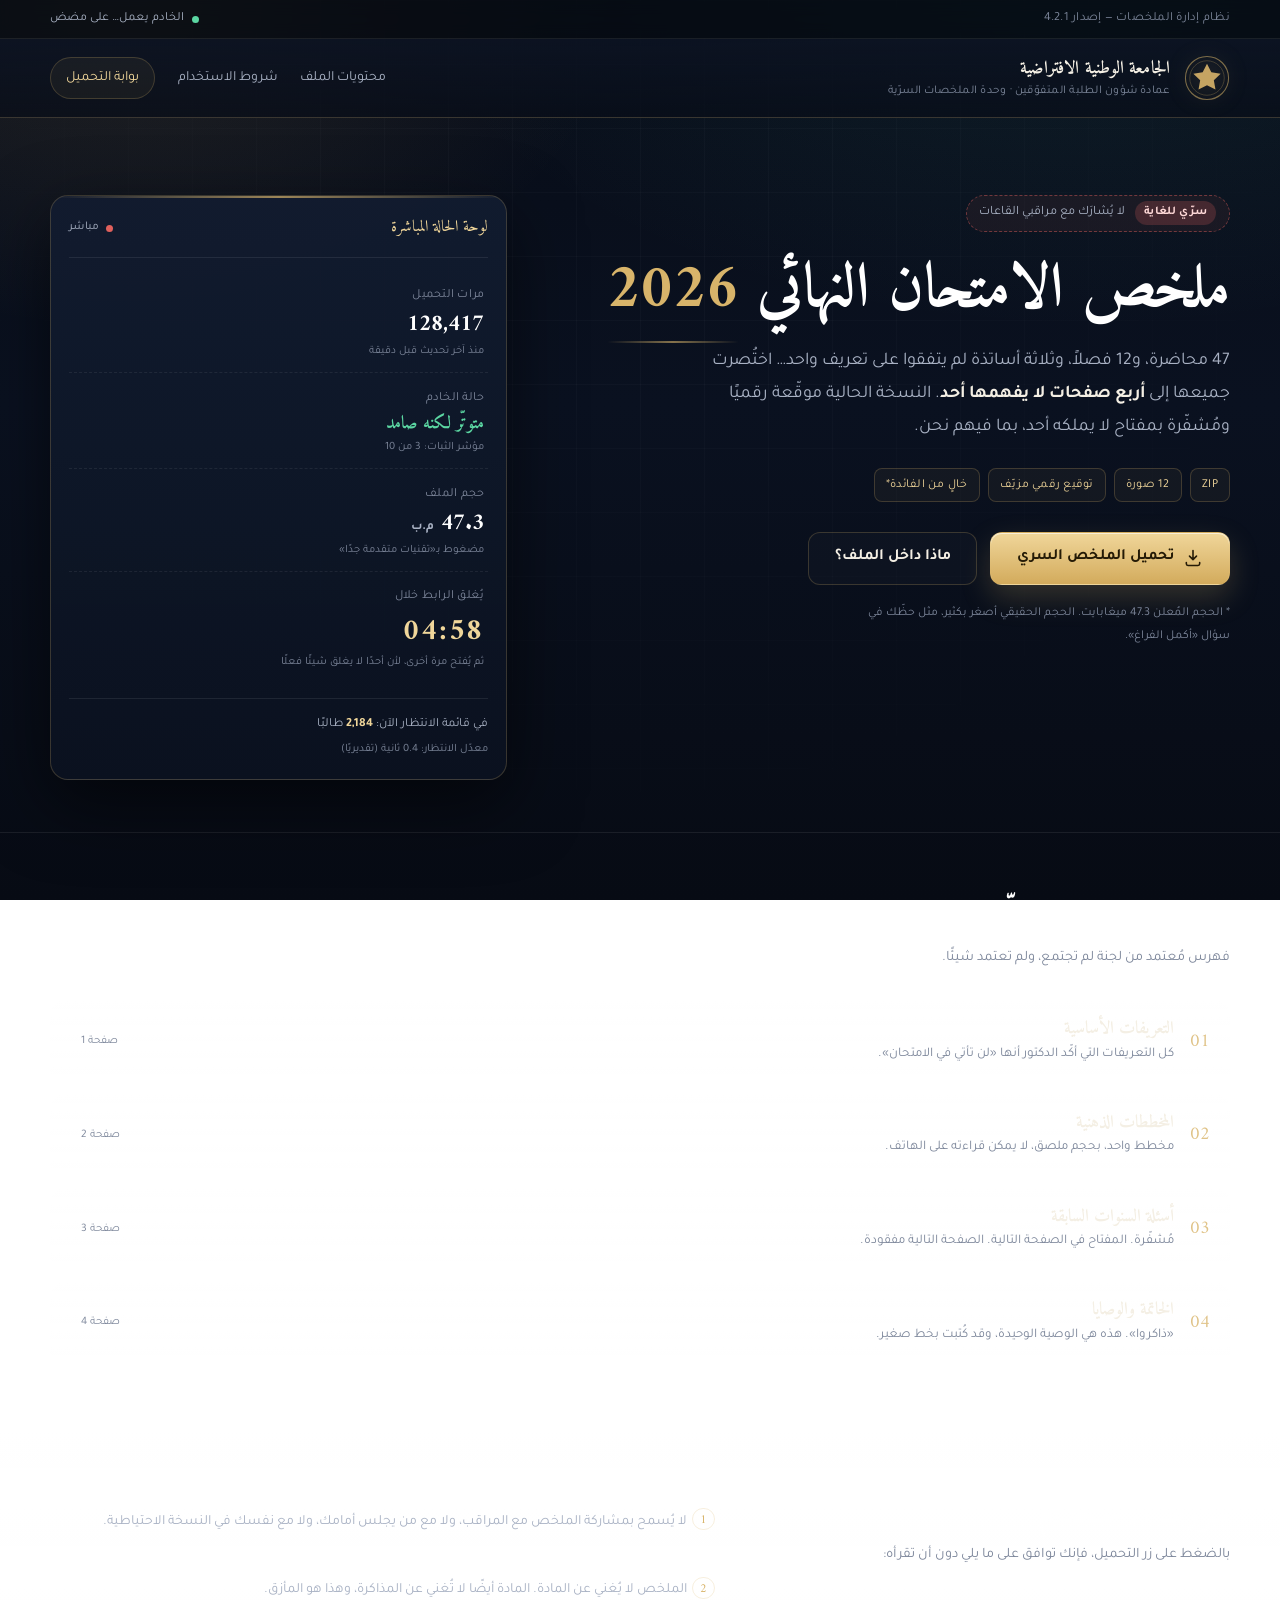
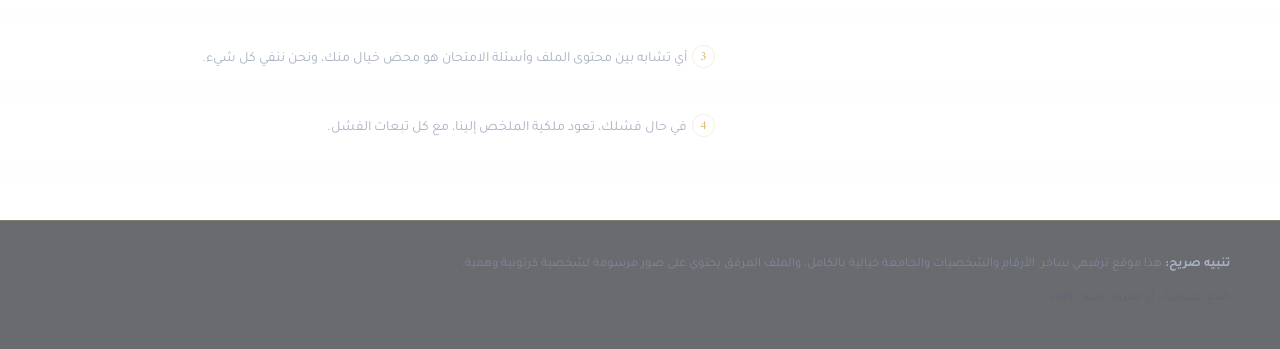
==== index.html @ e81bf5b4 "ملخص الامتحان النهائي 2026: بوابة ساخرة + 12 صورة أصلية + أرشيف مضغوط" ====
<!DOCTYPE html>
<html lang="ar" dir="rtl">
<head>
<meta charset="utf-8">
<meta name="viewport" content="width=device-width, initial-scale=1">
<title>ملخص الامتحان النهائي 2026 — النسخة السرية</title>
<meta name="description" content="بوابة أكاديمية ساخرة لتحميل «ملخص الامتحان النهائي — النسخة السرية». موقع ترفيهي، والبيانات كلها خيالية.">
<meta name="theme-color" content="#0a1020">
<meta property="og:title" content="ملخص الامتحان النهائي 2026 — النسخة السرية">
<meta property="og:description" content="47 محاضرة اختُصرت إلى 4 صفحات لا يفهمها أحد. الرابط يُغلق قريبًا.">
<meta property="og:type" content="website">
<link rel="icon" href="assets/favicon.svg" type="image/svg+xml">
<link rel="preconnect" href="https://fonts.googleapis.com">
<link rel="preconnect" href="https://fonts.gstatic.com" crossorigin>
<link href="https://fonts.googleapis.com/css2?family=Amiri:ital,wght@0,400;0,700;1,400&family=Tajawal:wght@300;400;500;700;800&display=swap" rel="stylesheet">
<link rel="stylesheet" href="assets/style.css">
</head>
<body>
<a class="skip" href="#main">تخطَّ إلى المحتوى</a>

<div class="topbar">
  <div class="wrap topbar__in">
    <span class="topbar__sys">نظام إدارة الملخصات — إصدار 4.2.1</span>
    <span class="topbar__status"><i class="dot"></i> الخادم يعمل… على مضض</span>
  </div>
</div>

<header class="masthead">
  <div class="wrap masthead__in">
    <div class="brand">
      <svg class="brand__seal" viewBox="0 0 64 64" aria-hidden="true">
        <circle cx="32" cy="32" r="30" fill="none" stroke="currentColor" stroke-width="1.5" opacity=".55"/>
        <circle cx="32" cy="32" r="24" fill="none" stroke="currentColor" stroke-width="1" opacity=".35"/>
        <path d="M32 12l6 12 13 2-9.5 9 2.3 13L32 42l-11.8 6 2.3-13-9.5-9 13-2z" fill="currentColor" opacity=".9"/>
      </svg>
      <div class="brand__txt">
        <strong>الجامعة الوطنية الافتراضية</strong>
        <span>عمادة شؤون الطلبة المتفوّقين · وحدة الملخصات السرّية</span>
      </div>
    </div>
    <nav class="masthead__nav" aria-label="روابط عامة">
      <a href="#contents">محتويات الملف</a>
      <a href="#rules">شروط الاستخدام</a>
      <a href="#main" class="nav-cta">بوابة التحميل</a>
    </nav>
  </div>
</header>

<main id="main">
  <section class="hero">
    <div class="wrap hero__grid">
      <div class="hero__copy">
        <p class="tag"><span>سرّي للغاية</span> لا يُشارَك مع مراقبي القاعات</p>
        <h1>ملخص الامتحان النهائي <span class="year">2026</span></h1>
        <p class="lede">
          47 محاضرة، و12 فصلاً، وثلاثة أساتذة لم يتفقوا على تعريف واحد…
          اختُصرت جميعها إلى <strong>أربع صفحات لا يفهمها أحد</strong>.
          النسخة الحالية موقّعة رقميًا ومُشفّرة بمفتاح لا يملكه أحد، بما فيهم نحن.
        </p>

        <div class="chips" aria-label="مواصفات الملف">
          <span class="chip">ZIP</span>
          <span class="chip">12 صورة</span>
          <span class="chip">توقيع رقمي مزيّف</span>
          <span class="chip">خالٍ من الفائدة*</span>
        </div>

        <div class="cta-row">
          <button class="btn btn--primary" id="downloadBtn" type="button">
            <svg viewBox="0 0 24 24" aria-hidden="true"><path d="M12 3v11m0 0l-4.2-4.2M12 14l4.2-4.2M4 17.5V19a2 2 0 002 2h12a2 2 0 002-2v-1.5" fill="none" stroke="currentColor" stroke-width="1.9" stroke-linecap="round" stroke-linejoin="round"/></svg>
            تحميل الملخص السري
          </button>
          <a class="btn btn--ghost" href="#contents">ماذا داخل الملف؟</a>
        </div>
        <p class="fineprint">
          * الحجم المُعلن 47.3 ميغابايت. الحجم الحقيقي أصغر بكثير، مثل حظّك في سؤال «أكمل الفراغ».
        </p>
      </div>

      <aside class="hero__panel" aria-label="لوحة حالة التحميل">
        <div class="panel__head">
          <span class="panel__title">لوحة الحالة المباشرة</span>
          <span class="live"><i class="dot dot--red"></i> مباشر</span>
        </div>

        <div class="stats">
          <div class="stat">
            <span class="stat__label">مرات التحميل</span>
            <strong class="stat__value" id="statDownloads">128,417</strong>
            <span class="stat__hint">منذ آخر تحديث قبل دقيقة</span>
          </div>
          <div class="stat">
            <span class="stat__label">حالة الخادم</span>
            <strong class="stat__value stat__value--ok">متوتّر لكنه صامد</strong>
            <span class="stat__hint">مؤشر الثبات: 3 من 10</span>
          </div>
          <div class="stat">
            <span class="stat__label">حجم الملف</span>
            <strong class="stat__value">47.3 <small>م.ب</small></strong>
            <span class="stat__hint">مضغوط بـ«تقنيات متقدمة جدًا»</span>
          </div>
          <div class="stat stat--timer">
            <span class="stat__label">يُغلق الرابط خلال</span>
            <strong class="stat__value stat__value--timer" id="countdown" aria-live="off">04:59</strong>
            <span class="stat__hint" id="countdownHint">ثم يُفتح مرة أخرى، لأن أحدًا لا يغلق شيئًا فعلًا</span>
          </div>
        </div>

        <div class="queue">
          <span>في قائمة الانتظار الآن: <b id="queueNum">2,184</b> طالبًا</span>
          <span class="queue__note">معدّل الانتظار: 0.4 ثانية (تقديريًا)</span>
        </div>
      </aside>
    </div>
  </section>

  <section class="band" id="contents">
    <div class="wrap">
      <h2 class="section-title">محتويات النسخة السرّية</h2>
      <p class="section-sub">فهرس مُعتمد من لجنة لم تجتمع، ولم تعتمد شيئًا.</p>
      <ol class="toc">
        <li><span class="toc__n">01</span><div><h3>التعريفات الأساسية</h3><p>كل التعريفات التي أكّد الدكتور أنها «لن تأتي في الامتحان».</p></div><span class="toc__p">صفحة 1</span></li>
        <li><span class="toc__n">02</span><div><h3>المخططات الذهنية</h3><p>مخطط واحد، بحجم ملصق، لا يمكن قراءته على الهاتف.</p></div><span class="toc__p">صفحة 2</span></li>
        <li><span class="toc__n">03</span><div><h3>أسئلة السنوات السابقة</h3><p>مُشفّرة. المفتاح في الصفحة التالية. الصفحة التالية مفقودة.</p></div><span class="toc__p">صفحة 3</span></li>
        <li><span class="toc__n">04</span><div><h3>الخاتمة والوصايا</h3><p>«ذاكروا». هذه هي الوصية الوحيدة، وقد كُتبت بخط صغير.</p></div><span class="toc__p">صفحة 4</span></li>
      </ol>
    </div>
  </section>

  <section class="band band--alt" id="rules">
    <div class="wrap rules">
      <div>
        <h2 class="section-title">شروط الاستخدام</h2>
        <p class="section-sub">بالضغط على زر التحميل، فإنك توافق على ما يلي دون أن تقرأه:</p>
      </div>
      <ul class="rules__list">
        <li>لا يُسمح بمشاركة الملخص مع المراقب، ولا مع من يجلس أمامك، ولا مع نفسك في النسخة الاحتياطية.</li>
        <li>الملخص لا يُغني عن المادة. المادة أيضًا لا تُغني عن المذاكرة، وهذا هو المأزق.</li>
        <li>أي تشابه بين محتوى الملف وأسئلة الامتحان هو محض خيال منك، ونحن ننفي كل شيء.</li>
        <li>في حال فشلك، تعود ملكية الملخص إلينا، مع كل تبعات الفشل.</li>
      </ul>
    </div>
  </section>
</main>

<footer class="footer">
  <div class="wrap footer__in">
    <p><strong>تنبيه صريح:</strong> هذا موقع ترفيهي ساخر. الأرقام والشخصيات والجامعة خيالية بالكامل، والملف المرفق يحتوي على صور مرسومة لشخصية كرتونية وهمية.</p>
    <p class="footer__small">صُنع للمذاكرة… أو للهروب منها. <span id="year"></span></p>
  </div>
</footer>

<!-- ============ نافذة التحقق من الهوية ============ -->
<div class="modal" id="verifyModal" role="dialog" aria-modal="true" aria-labelledby="verifyTitle" hidden>
  <div class="modal__backdrop" data-close></div>
  <div class="modal__card" role="document">
    <div class="modal__steps"><span class="step is-on"></span><span class="step"></span><span class="step"></span><em>الخطوة 2 من 3</em></div>
    <h2 id="verifyTitle">التحقق من الهوية الأكاديمية</h2>
    <p class="modal__sub">نظام صارم. لا استثناءات. لا شفقة. لا مزاح (إلا في هذا السؤال).</p>

    <form id="verifyForm" novalidate>
      <fieldset class="field">
        <legend>أثبت أنك طالب حقيقي ولست مراقب قاعة:</legend>
        <div class="options" id="options">
          <label class="option"><input type="radio" name="identity" value="a"><span class="option__mark"></span><span>أدرس ليلة الامتحان فقط، وأعتمد على الله ثم على هذا الملخص.</span></label>
          <label class="option"><input type="radio" name="identity" value="b"><span class="option__mark"></span><span>حضرت المحاضرة الأولى، وخرجت من الثانية لأسباب وطنية.</span></label>
          <label class="option"><input type="radio" name="identity" value="c"><span class="option__mark"></span><span>أعرف اسم المادة، وهذا يكفي في هذه المرحلة.</span></label>
          <label class="option"><input type="radio" name="identity" value="d"><span class="option__mark"></span><span>أنا مراقب قاعة، وأبحث عن الأسئلة مثلكم تمامًا.</span></label>
        </div>
        <p class="formmsg" id="identityMsg" role="alert"></p>
      </fieldset>

      <label class="pledge" for="pledge">
        <input type="checkbox" id="pledge">
        <span class="pledge__box" aria-hidden="true"></span>
        <span>أتعهّد بأنني درست المادة، ولن أعتمد على الملخص فقط.<small>(تعهّد غير قابل للتحقق، مثل معظم التعهدات.)</small></span>
      </label>
      <p class="formmsg" id="pledgeMsg" role="alert"></p>

      <div class="modal__actions">
        <button class="btn btn--primary" type="submit" id="verifySubmit">متابعة إلى فحص الجهاز</button>
        <button class="btn btn--ghost" type="button" data-close>تراجع… للآن</button>
      </div>
      <p class="fineprint fineprint--center">نستخدم بصمة جهازك، وسجل بحثك، ونظرتك الحالية إلى الشاشة. الأخيرة غير تقنية، لكنها مؤثرة.</p>
    </form>
  </div>
</div>

<!-- ============ شاشة التحميل المبالغ فيه ============ -->
<div class="loader" id="loader" role="dialog" aria-modal="true" aria-labelledby="loaderTitle" hidden>
  <div class="loader__card">
    <p class="loader__eyebrow">الخطوة 3 من 3</p>
    <h2 id="loaderTitle">جارٍ تجهيز النسخة الموقّعة</h2>
    <div class="loader__pct"><span id="pct">0</span><small>%</small></div>
    <div class="bar" role="progressbar" aria-valuemin="0" aria-valuemax="100" aria-valuenow="0" id="bar" aria-labelledby="loaderTitle">
      <span class="bar__fill" id="barFill"></span>
    </div>
    <ul class="log" id="log" aria-live="polite"></ul>
    <p class="loader__note" id="loaderNote">لا تُغلق الصفحة. إن أغلقتهها سيعود الخادم إلى 0%، وهو لن يغفر لك.</p>
  </div>
</div>

<!-- ============ المفاجأة ============ -->
<section class="party" id="party" aria-labelledby="partyTitle" hidden>
  <div class="party__stage" id="stage" aria-hidden="true"></div>

  <div class="party__hud">
    <div class="hud__count">
      <span class="hud__label">الصور التي ظهرت على الشاشة</span>
      <strong id="imgCount">0</strong>
    </div>
    <div class="hud__count hud__count--sm">
      <span class="hud__label">محاولات الإغلاق</span>
      <strong id="closeTries">0</strong>
    </div>
    <button class="hud__motion" id="motionToggle" type="button" aria-pressed="false">تقليل الحركة</button>
  </div>

  <div class="party__card" id="partyCard">
    <p class="party__eyebrow">انتهى التحميل. بدأت الحقيقة.</p>
    <h2 id="partyTitle">لا يوجد ملخص سرّي.</h2>
    <p class="party__body">
      الملف الذي نزل على جهازك الآن يحتوي على <strong>12 صورة</strong> لـ«أبو الملخص»،
      أستاذ الملخصات الوهمي، وهو يطاردك في كل مكان لأنك لم تفتح الكتاب.
      هذه هي النسخة السرّية: <em>لا شيء</em>.
    </p>
    <p class="party__body party__body--small">
      اذهب وذاكر. الامتحان أقرب مما تظن، والملخص — مثل كل الملخصات — لن ينفعك.
    </p>
    <div class="party__actions">
      <a class="btn btn--primary" href="final-summary-2026.zip" download="final-summary-2026.zip">إن أردت الدليل، افتح الملف</a>
    </div>
    <p class="party__taunt" id="taunt" aria-live="polite"></p>
  </div>

  <button class="btn btn--ghost" id="escapeBtn" type="button">إغلاق وإلغاء</button>

  <div class="party__toast" id="toast" aria-live="polite"></div>
</section>

<script src="assets/app.js"></script>
</body>
</html>
---- assets/style.css ----
/* ==========================================================================
   ملخص الامتحان النهائي 2026 — أنماط الموقع
   لوحة ألوان رسمية مبالغ في جدّيتها: كحلي داكن + ذهبي + لمسة تركوازية
   ========================================================================== */

:root{
  --ink:#070b14;
  --ink-2:#0b1220;
  --ink-3:#101a2e;
  --line:rgba(216,180,106,.22);
  --line-soft:rgba(255,255,255,.08);
  --paper:#f4efe4;
  --muted:#a9b2c4;
  --muted-2:#7d879b;
  --gold:#d8b46a;
  --gold-2:#f0d69a;
  --teal:#4fd1c5;
  --red:#e0605c;
  --green:#5bd6a2;
  --shadow:0 24px 70px rgba(0,0,0,.55);
  --r:18px;
  --serif:"Amiri","Noto Naskh Arabic","Times New Roman",serif;
  --sans:"Tajawal","Segoe UI",system-ui,-apple-system,sans-serif;
  --ease:cubic-bezier(.22,.61,.36,1);
}

*,*::before,*::after{box-sizing:border-box}

html{scroll-behavior:smooth}
@media (prefers-reduced-motion:reduce){
  html{scroll-behavior:auto}
}

body{
  margin:0;
  font-family:var(--sans);
  font-weight:400;
  color:var(--paper);
  background:
    radial-gradient(1200px 700px at 85% -10%, rgba(79,209,197,.10), transparent 60%),
    radial-gradient(900px 600px at 10% 0%, rgba(216,180,106,.12), transparent 55%),
    linear-gradient(180deg,#080d18 0%, #0a1120 45%, #070b14 100%);
  background-attachment:fixed;
  line-height:1.85;
  -webkit-text-size-adjust:100%;
  overflow-x:hidden;
}

body.is-locked{overflow:hidden}

body::before{
  content:"";
  position:fixed; inset:0;
  background-image:
    linear-gradient(rgba(255,255,255,.022) 1px, transparent 1px),
    linear-gradient(90deg, rgba(255,255,255,.022) 1px, transparent 1px);
  background-size:64px 64px;
  pointer-events:none;
  z-index:0;
  mask-image:radial-gradient(circle at 50% 20%, #000 20%, transparent 78%);
  -webkit-mask-image:radial-gradient(circle at 50% 20%, #000 20%, transparent 78%);
}

.wrap{width:min(1180px, 100% - 2.4rem); margin-inline:auto; position:relative; z-index:1}

a{color:var(--gold-2); text-decoration:none}
a:hover{text-decoration:underline}

h1,h2,h3{font-family:var(--serif); font-weight:700; line-height:1.25; margin:0; letter-spacing:0}
p{margin:0}

.skip{
  position:absolute; inset-inline-start:-9999px; top:.5rem; z-index:999;
  background:var(--gold); color:#1a1206; padding:.6rem 1rem; border-radius:10px;
}
.skip:focus{inset-inline-start:1rem}

:focus-visible{outline:2px solid var(--gold); outline-offset:3px; border-radius:6px}

/* ------------------------------------------------------------ الشريط العلوي */
.topbar{
  position:relative; z-index:2;
  border-bottom:1px solid var(--line-soft);
  background:rgba(5,9,16,.7);
  backdrop-filter:blur(8px);
  font-size:.78rem; color:var(--muted-2);
}
.topbar__in{display:flex; align-items:center; justify-content:space-between; gap:1rem; min-height:38px; flex-wrap:wrap}
.topbar__sys{letter-spacing:.02em}
.topbar__status{display:inline-flex; align-items:center; gap:.5rem; color:var(--muted)}
.dot{width:7px; height:7px; border-radius:50%; background:var(--green); display:inline-block; box-shadow:0 0 0 0 rgba(91,214,162,.6); animation:pulse 2.4s infinite}
.dot--red{background:var(--red); animation-duration:1.6s}
@keyframes pulse{
  0%{box-shadow:0 0 0 0 rgba(91,214,162,.55)}
  70%{box-shadow:0 0 0 9px rgba(91,214,162,0)}
  100%{box-shadow:0 0 0 0 rgba(91,214,162,0)}
}

/* ---------------------------------------------------------------- الترويسة */
.masthead{
  position:relative; z-index:2;
  border-bottom:1px solid var(--line);
  background:linear-gradient(180deg, rgba(12,19,34,.92), rgba(8,13,24,.72));
}
.masthead__in{display:flex; align-items:center; justify-content:space-between; gap:1.2rem; padding-block:1rem; flex-wrap:wrap}
.brand{display:flex; align-items:center; gap:.85rem; color:var(--gold)}
.brand__seal{width:46px; height:46px; flex:0 0 auto; filter:drop-shadow(0 0 12px rgba(216,180,106,.28))}
.brand__txt{display:flex; flex-direction:column; line-height:1.5}
.brand__txt strong{font-family:var(--serif); font-size:1.12rem; color:var(--paper); letter-spacing:.01em}
.brand__txt span{font-size:.74rem; color:var(--muted-2); letter-spacing:.02em}
.masthead__nav{display:flex; align-items:center; gap:1.4rem; font-size:.88rem}
.masthead__nav a{color:var(--muted); text-decoration:none}
.masthead__nav a:hover{color:var(--gold-2)}
.nav-cta{
  border:1px solid var(--line); padding:.42rem .95rem; border-radius:999px;
  color:var(--gold-2) !important; background:rgba(216,180,106,.06);
}
.nav-cta:hover{background:rgba(216,180,106,.14)}

/* ------------------------------------------------------------------ الهيرو */
.hero{padding:clamp(2.4rem, 6vw, 5rem) 0 clamp(2rem, 4vw, 3.4rem)}
.hero__grid{display:grid; grid-template-columns:minmax(0,1.25fr) minmax(0,.85fr); gap:clamp(1.6rem,4vw,3.4rem); align-items:start}

.tag{
  display:inline-flex; align-items:center; gap:.6rem;
  font-size:.8rem; color:var(--muted);
  border:1px dashed rgba(224,96,92,.45);
  background:rgba(224,96,92,.07);
  padding:.35rem .8rem; border-radius:999px; margin-bottom:1.3rem;
}
.tag span{
  color:#ffd9d8; background:rgba(224,96,92,.22); border-radius:999px;
  padding:.05rem .55rem; font-weight:700; font-size:.74rem; letter-spacing:.03em;
}

h1{
  font-size:clamp(2.1rem, 5.6vw, 3.9rem);
  color:#fff;
  margin-bottom:.9rem;
  text-wrap:balance;
}
h1 .year{
  color:var(--gold);
  font-feature-settings:"lnum";
  position:relative; white-space:nowrap;
}
h1 .year::after{
  content:""; position:absolute; inset-inline:0; bottom:.06em; height:2px;
  background:linear-gradient(90deg, transparent, var(--gold), transparent);
  opacity:.6;
}

.lede{font-size:clamp(1rem,1.5vw,1.12rem); color:var(--muted); max-width:56ch}
.lede strong{color:var(--paper); font-weight:700}

.chips{display:flex; flex-wrap:wrap; gap:.5rem; margin:1.5rem 0 1.9rem}
.chip{
  font-size:.76rem; color:var(--gold-2);
  border:1px solid var(--line); border-radius:8px;
  padding:.28rem .7rem; background:rgba(216,180,106,.05);
  letter-spacing:.02em;
}

.cta-row{display:flex; flex-wrap:wrap; gap:.8rem; align-items:center}

.btn{
  --btn-bg:transparent;
  display:inline-flex; align-items:center; justify-content:center; gap:.6rem;
  font-family:var(--sans); font-size:.98rem; font-weight:700;
  padding:.9rem 1.6rem; border-radius:12px; border:1px solid transparent;
  cursor:pointer; text-decoration:none !important; line-height:1.4;
  transition:transform .18s var(--ease), box-shadow .25s var(--ease), background .25s, color .2s, border-color .2s;
  -webkit-tap-highlight-color:transparent;
  user-select:none;
}
.btn svg{width:20px; height:20px; flex:0 0 auto}
.btn--primary{
  background:linear-gradient(180deg,#f0d69a,#d3ab5c);
  color:#241a06;
  box-shadow:0 12px 30px rgba(216,180,106,.22), inset 0 1px 0 rgba(255,255,255,.6);
}
.btn--primary:hover{transform:translateY(-2px); box-shadow:0 18px 40px rgba(216,180,106,.32)}
.btn--primary:active{transform:translateY(0)}
.btn--ghost{
  border-color:var(--line); color:var(--paper); background:rgba(255,255,255,.02);
}
.btn--ghost:hover{background:rgba(255,255,255,.06); border-color:rgba(216,180,106,.4)}

.fineprint{font-size:.76rem; color:var(--muted-2); margin-top:1.1rem; max-width:52ch}
.fineprint--center{text-align:center; margin-inline:auto}

/* ------------------------------------------------------------ لوحة الحالة */
.hero__panel{
  background:linear-gradient(180deg, rgba(18,28,48,.92), rgba(11,18,32,.94));
  border:1px solid var(--line);
  border-radius:var(--r);
  box-shadow:var(--shadow);
  padding:1.1rem 1.1rem 1.2rem;
  position:relative;
  overflow:hidden;
}
.hero__panel::before{
  content:""; position:absolute; inset:0 0 auto; height:2px;
  background:linear-gradient(90deg, transparent, var(--gold), transparent);
  opacity:.7;
}
.panel__head{display:flex; align-items:center; justify-content:space-between; padding-bottom:.9rem; border-bottom:1px solid var(--line-soft); margin-bottom:.9rem}
.panel__title{font-family:var(--serif); font-size:1rem; color:var(--gold-2)}
.live{font-size:.74rem; color:var(--muted); display:inline-flex; align-items:center; gap:.4rem; letter-spacing:.04em}

.stats{display:grid; gap:.15rem}
.stat{display:grid; gap:.15rem; padding:.7rem .25rem; border-bottom:1px dashed rgba(255,255,255,.07)}
.stat:last-child{border-bottom:0}
.stat__label{font-size:.78rem; color:var(--muted-2); letter-spacing:.02em}
.stat__value{font-family:var(--serif); font-size:1.45rem; color:#fff; font-weight:700; line-height:1.35; font-variant-numeric:tabular-nums}
.stat__value small{font-size:.8rem; color:var(--muted); font-family:var(--sans)}
.stat__value--ok{font-size:1.12rem; color:var(--green)}
.stat__value--timer{color:var(--gold-2); font-size:1.9rem; letter-spacing:.06em}
.stat__value--timer.is-low{color:#ff8b87; animation:blink 1s steps(2,end) infinite}
@keyframes blink{50%{opacity:.35}}
.stat__hint{font-size:.7rem; color:var(--muted-2); line-height:1.6}

.queue{display:grid; gap:.2rem; margin-top:.9rem; padding-top:.9rem; border-top:1px solid var(--line-soft); font-size:.78rem; color:var(--muted)}
.queue b{color:var(--gold-2); font-variant-numeric:tabular-nums}
.queue__note{font-size:.7rem; color:var(--muted-2)}

/* ------------------------------------------------------------------ الأقسام */
.band{padding:clamp(2.4rem,5vw,4rem) 0; border-top:1px solid var(--line-soft); position:relative}
.band--alt{background:linear-gradient(180deg, rgba(255,255,255,.018), transparent)}
.section-title{font-size:clamp(1.5rem,3vw,2.1rem); color:#fff; margin-bottom:.4rem}
.section-sub{color:var(--muted-2); font-size:.9rem; margin-bottom:1.8rem}

.toc{list-style:none; margin:0; padding:0; display:grid; gap:.7rem}
.toc li{
  display:grid; grid-template-columns:auto 1fr auto; gap:1rem; align-items:center;
  padding:1.05rem 1.2rem;
  border:1px solid var(--line-soft); border-radius:14px;
  background:linear-gradient(180deg, rgba(255,255,255,.028), rgba(255,255,255,.008));
  transition:border-color .25s, transform .25s var(--ease), background .25s;
}
.toc li:hover{border-color:var(--line); transform:translateX(-3px); background:rgba(216,180,106,.045)}
.toc__n{font-family:var(--serif); color:var(--gold); font-size:1.15rem; opacity:.8; min-width:2ch}
.toc h3{font-size:1.1rem; color:var(--paper); margin-bottom:.15rem}
.toc p{font-size:.83rem; color:var(--muted-2); line-height:1.7}
.toc__p{font-size:.72rem; color:var(--muted-2); border:1px solid var(--line-soft); padding:.15rem .6rem; border-radius:999px; white-space:nowrap}

.rules{display:grid; grid-template-columns:minmax(0,.8fr) minmax(0,1.2fr); gap:clamp(1.4rem,4vw,3rem); align-items:start}
.rules__list{margin:0; padding:0; list-style:none; display:grid; gap:.75rem; counter-reset:r}
.rules__list li{
  position:relative; padding:.9rem 1rem .9rem 1rem; padding-inline-start:2.6rem;
  border:1px solid var(--line-soft); border-radius:12px; font-size:.88rem; color:var(--muted);
  background:rgba(255,255,255,.015);
}
.rules__list li::before{
  counter-increment:r; content:counter(r);
  position:absolute; inset-inline-start:.85rem; top:.85rem;
  width:1.4rem; height:1.4rem; display:grid; place-items:center;
  font-family:var(--serif); font-size:.78rem; color:var(--gold);
  border:1px solid var(--line); border-radius:50%;
}

/* ------------------------------------------------------------------- التذييل */
.footer{border-top:1px solid var(--line); padding:2rem 0 2.4rem; background:rgba(5,9,16,.6)}
.footer__in{display:grid; gap:.7rem; font-size:.8rem; color:var(--muted-2)}
.footer strong{color:var(--muted)}
.footer__small{font-size:.74rem; color:#5d6678}

/* -------------------------------------------------------------------- النافذة */
.modal{position:fixed; inset:0; z-index:120; display:grid; place-items:center; padding:1.2rem}
.modal[hidden]{display:none}
.modal__backdrop{position:absolute; inset:0; background:rgba(3,6,12,.78); backdrop-filter:blur(6px); animation:fade .25s var(--ease)}
.modal__card{
  position:relative; width:min(620px,100%); max-height:calc(100dvh - 2.4rem); overflow:auto;
  background:linear-gradient(180deg,#111a2c,#0b1220);
  border:1px solid var(--line); border-radius:20px;
  box-shadow:var(--shadow); padding:clamp(1.3rem,4vw,2rem);
  animation:rise .32s var(--ease);
  overscroll-behavior:contain;
}
@keyframes fade{from{opacity:0}}
@keyframes rise{from{opacity:0; transform:translateY(14px) scale(.985)}}

.modal__steps{display:flex; align-items:center; gap:.4rem; margin-bottom:1rem}
.modal__steps .step{width:26px; height:3px; border-radius:99px; background:rgba(255,255,255,.14)}
.modal__steps .step.is-on{background:var(--gold)}
.modal__steps em{margin-inline-start:auto; font-style:normal; font-size:.72rem; color:var(--muted-2)}
.modal h2{font-size:clamp(1.4rem,3.4vw,1.85rem); color:#fff}
.modal__sub{font-size:.84rem; color:var(--muted-2); margin-top:.4rem; margin-bottom:1.4rem}

fieldset{border:0; margin:0; padding:0}
legend{font-size:.92rem; font-weight:700; color:var(--paper); margin-bottom:.7rem; padding:0}
.options{display:grid; gap:.5rem}
.option{
  display:flex; align-items:flex-start; gap:.7rem;
  padding:.7rem .85rem; border:1px solid var(--line-soft); border-radius:11px;
  font-size:.85rem; color:var(--muted); cursor:pointer;
  transition:border-color .2s, background .2s, color .2s;
  line-height:1.65;
}
.option:hover{border-color:rgba(216,180,106,.35); background:rgba(216,180,106,.04)}
.option input{position:absolute; opacity:0; width:1px; height:1px}
.option__mark{
  flex:0 0 auto; width:18px; height:18px; margin-top:.22rem;
  border:1px solid rgba(255,255,255,.25); border-radius:50%; position:relative;
  transition:border-color .2s;
}
.option__mark::after{
  content:""; position:absolute; inset:4px; border-radius:50%; background:var(--gold);
  transform:scale(0); transition:transform .18s var(--ease);
}
.option input:checked ~ .option__mark{border-color:var(--gold)}
.option input:checked ~ .option__mark::after{transform:scale(1)}
.option input:checked ~ span:last-child{color:var(--paper)}
.option:has(input:checked){border-color:rgba(216,180,106,.5); background:rgba(216,180,106,.07)}
.option input:focus-visible ~ .option__mark{outline:2px solid var(--gold); outline-offset:3px}

.pledge{
  display:flex; gap:.7rem; align-items:flex-start; margin-top:1.1rem;
  padding:.85rem .95rem; border:1px dashed rgba(216,180,106,.3); border-radius:12px;
  background:rgba(216,180,106,.045); cursor:pointer; font-size:.85rem; color:var(--paper);
  line-height:1.7;
}
.pledge small{display:block; color:var(--muted-2); font-size:.72rem; margin-top:.15rem}
.pledge input{position:absolute; opacity:0; width:1px; height:1px}
.pledge__box{
  flex:0 0 auto; width:20px; height:20px; margin-top:.15rem; border-radius:6px;
  border:1px solid rgba(255,255,255,.28); position:relative; transition:background .2s, border-color .2s;
}
.pledge__box::after{
  content:""; position:absolute; inset-inline-start:6px; top:2px; width:5px; height:10px;
  border:solid #241a06; border-width:0 2px 2px 0; transform:rotate(45deg) scale(0);
  transition:transform .18s var(--ease);
}
.pledge input:checked ~ .pledge__box{background:var(--gold); border-color:var(--gold)}
.pledge input:checked ~ .pledge__box::after{transform:rotate(45deg) scale(1)}
.pledge input:focus-visible ~ .pledge__box{outline:2px solid var(--gold); outline-offset:3px}

.formmsg{min-height:1.2rem; font-size:.76rem; color:#ffb3b0; margin-top:.45rem; line-height:1.6}
.modal__actions{display:flex; gap:.6rem; flex-wrap:wrap; margin-top:1.2rem}
.modal__actions .btn{flex:1 1 auto; padding-block:.8rem}

.shake{animation:shake .42s var(--ease)}
@keyframes shake{
  10%,90%{transform:translateX(-1px)}
  20%,80%{transform:translateX(2px)}
  30%,50%,70%{transform:translateX(-5px)}
  40%,60%{transform:translateX(5px)}
}

/* -------------------------------------------------------------- شاشة التحميل */
.loader{position:fixed; inset:0; z-index:130; display:grid; place-items:center; padding:1.2rem; background:rgba(3,6,12,.88); backdrop-filter:blur(8px)}
.loader[hidden]{display:none}
.loader__card{
  width:min(560px,100%); text-align:center;
  background:linear-gradient(180deg,#111a2c,#0a1020);
  border:1px solid var(--line); border-radius:22px; padding:clamp(1.5rem,5vw,2.4rem);
  box-shadow:var(--shadow); animation:rise .3s var(--ease);
}
.loader__eyebrow{font-size:.72rem; letter-spacing:.16em; color:var(--muted-2); margin-bottom:.5rem}
.loader h2{font-size:clamp(1.25rem,3.2vw,1.6rem); color:#fff}
.loader__pct{font-family:var(--serif); font-size:clamp(3rem,10vw,4.2rem); color:var(--gold); line-height:1.1; margin:.7rem 0 .4rem; font-variant-numeric:tabular-nums}
.loader__pct small{font-size:.35em; color:var(--muted-2); margin-inline-start:.15em}

.bar{height:10px; border-radius:99px; background:rgba(255,255,255,.07); overflow:hidden; border:1px solid rgba(255,255,255,.06)}
.bar__fill{
  display:block; height:100%; width:0%; border-radius:99px;
  background:linear-gradient(90deg,#b98f42,var(--gold-2),#fff0c9);
  box-shadow:0 0 22px rgba(216,180,106,.5);
  transition:width .18s linear;
  position:relative;
}
.bar__fill::after{
  content:""; position:absolute; inset:0;
  background:linear-gradient(100deg, transparent 20%, rgba(255,255,255,.55) 50%, transparent 80%);
  transform:translateX(-100%);
  animation:shine 1.6s linear infinite;
}
@keyframes shine{to{transform:translateX(100%)}}
.bar.is-stuck .bar__fill{animation:none}
.bar.is-stuck .bar__fill::after{animation-duration:.9s}
.bar.is-stuck{box-shadow:0 0 0 1px rgba(224,96,92,.5), 0 0 26px rgba(224,96,92,.28)}

.log{list-style:none; margin:1.3rem 0 .9rem; padding:0; display:grid; gap:.4rem; text-align:start; font-size:.82rem}
.log li{
  display:flex; align-items:center; gap:.6rem; color:var(--muted-2);
  opacity:0; transform:translateY(4px); transition:opacity .3s, transform .3s, color .3s;
}
.log li.is-in{opacity:1; transform:none}
.log li.is-done{color:var(--muted)}
.log__ico{
  width:16px; height:16px; flex:0 0 auto; border-radius:50%;
  border:1px solid rgba(255,255,255,.2); position:relative;
}
.log li.is-done .log__ico{border-color:rgba(91,214,162,.6); background:rgba(91,214,162,.14)}
.log li.is-done .log__ico::after{
  content:""; position:absolute; inset-inline-start:5px; top:2px; width:4px; height:8px;
  border:solid var(--green); border-width:0 1.6px 1.6px 0; transform:rotate(45deg);
}
.log li.is-active .log__ico{border-color:var(--gold); animation:spin 1s linear infinite}
@keyframes spin{to{transform:rotate(360deg)}}
.log li.is-active .log__ico::after{content:""; position:absolute; inset:3px; border-radius:50%; border:1.5px solid transparent; border-top-color:var(--gold)}

.loader__note{font-size:.75rem; color:var(--muted-2); margin-top:.6rem; min-height:1.4em}
.loader__note.is-warn{color:#ffb3b0}

/* --------------------------------------------------------------- المفاجأة */
.party{
  position:fixed; inset:0; z-index:200;
  background:
    radial-gradient(900px 600px at 50% 10%, rgba(216,180,106,.12), transparent 60%),
    radial-gradient(900px 700px at 80% 90%, rgba(79,209,197,.10), transparent 60%),
    linear-gradient(180deg,#070b14,#0a1120 60%,#05080f);
  overflow:hidden;
  animation:fade .5s var(--ease);
}
.party[hidden]{display:none}
.party__stage{position:absolute; inset:0; overflow:hidden; z-index:1}

.party__stage img{
  position:absolute; top:0; left:0;
  width:var(--s,140px); height:auto; aspect-ratio:1;
  border-radius:16px;
  border:2px solid rgba(216,180,106,.35);
  box-shadow:0 18px 40px rgba(0,0,0,.5), 0 0 0 1px rgba(255,255,255,.05) inset;
  will-change:transform;
  transform:translate3d(0,0,0);
  pointer-events:none;
  user-select:none;
  -webkit-user-drag:none;
  opacity:0;
  transition:opacity .5s var(--ease);
}
.party__stage img.is-in{opacity:.97}

.party__hud{
  position:absolute; z-index:5; top:0; inset-inline:0;
  display:flex; align-items:center; gap:.6rem; flex-wrap:wrap;
  padding:.7rem clamp(.8rem,3vw,1.4rem);
  background:linear-gradient(180deg, rgba(5,9,16,.9), rgba(5,9,16,0));
  pointer-events:none;
}
.hud__count{
  display:flex; align-items:baseline; gap:.5rem;
  border:1px solid var(--line); border-radius:12px;
  background:rgba(10,16,30,.72); backdrop-filter:blur(8px);
  padding:.35rem .75rem;
}
.hud__count--sm{padding-block:.3rem}
.hud__label{font-size:.7rem; color:var(--muted-2)}
.hud__count strong{font-family:var(--serif); color:var(--gold-2); font-size:1.3rem; font-variant-numeric:tabular-nums; line-height:1.2}
.hud__count--sm strong{font-size:1.05rem; color:var(--paper)}
.hud__motion{
  pointer-events:auto; margin-inline-start:auto;
  font-family:var(--sans); font-size:.74rem; color:var(--muted);
  background:rgba(10,16,30,.72); border:1px solid var(--line-soft);
  padding:.4rem .8rem; border-radius:999px; cursor:pointer;
}
.hud__motion:hover{color:var(--paper); border-color:var(--line)}
.hud__motion[aria-pressed="true"]{color:#241a06; background:var(--gold-2); border-color:var(--gold-2)}

.party__card{
  position:absolute; z-index:6; inset-inline:0; margin-inline:auto;
  top:50%; transform:translateY(-50%);
  width:min(600px, calc(100% - 2rem));
  background:linear-gradient(180deg, rgba(17,26,44,.88), rgba(9,15,26,.92));
  border:1px solid rgba(216,180,106,.34);
  border-radius:22px;
  box-shadow:0 30px 90px rgba(0,0,0,.65), 0 0 0 1px rgba(255,255,255,.04) inset;
  padding:clamp(1.2rem,4vw,2rem);
  text-align:center;
  backdrop-filter:blur(10px);
  max-height:calc(100dvh - 5.5rem);
  overflow:auto;
  overscroll-behavior:contain;
}
.party__eyebrow{font-size:.7rem; letter-spacing:.16em; color:var(--muted-2); margin-bottom:.5rem}
.party__card h2{font-size:clamp(1.6rem,5vw,2.4rem); color:#fff}
.party__body{font-size:.9rem; color:var(--muted); margin-top:.9rem; line-height:1.9}
.party__body strong{color:var(--gold-2)}
.party__body em{color:#fff; font-style:normal; border-bottom:1px dashed rgba(216,180,106,.5)}
.party__body--small{font-size:.8rem; color:var(--muted-2)}
.party__actions{display:flex; gap:.6rem; flex-wrap:wrap; justify-content:center; margin-top:1.4rem}
.party__actions .btn{font-size:.88rem; padding:.75rem 1.2rem}
.party__taunt{font-size:.78rem; color:var(--gold-2); min-height:1.5em; margin-top:.9rem}
.party__toast{
  position:absolute; z-index:9; bottom:1.2rem; inset-inline:0; margin-inline:auto;
  width:max-content; max-width:calc(100% - 2rem);
  background:rgba(12,19,34,.95); border:1px solid var(--line);
  color:var(--paper); font-size:.82rem; padding:.6rem 1rem; border-radius:999px;
  opacity:0; transform:translateY(12px); transition:opacity .25s, transform .25s;
  pointer-events:none; text-align:center;
}
.party__toast.is-on{opacity:1; transform:none}

#escapeBtn{
  position:fixed;
  transition:left .18s var(--ease), top .18s var(--ease), transform .18s var(--ease);
  z-index:40;
  background:rgba(20,28,46,.96);
  border-color:rgba(255,255,255,.18);
  color:var(--paper);
}
#escapeBtn:hover{background:rgba(30,40,62,.98)}

/* --------------------------------------------------------------- استجابة */
@media (max-width: 900px){
  .hero__grid{grid-template-columns:1fr}
  .hero__panel{order:2}
  .rules{grid-template-columns:1fr}
  .masthead__nav{display:none}
}

@media (max-width: 560px){
  .wrap{width:calc(100% - 1.6rem)}
  .topbar__in{justify-content:center; text-align:center}
  .brand__seal{width:38px; height:38px}
  .brand__txt strong{font-size:1rem}
  .brand__txt span{font-size:.66rem}
  .cta-row .btn{width:100%}
  .toc li{grid-template-columns:auto 1fr; gap:.7rem}
  .toc__p{grid-column:2; justify-self:start}
  .modal__actions .btn{flex:1 1 100%}
  .party__hud{gap:.4rem}
  .hud__count{padding:.3rem .55rem}
  .hud__label{font-size:.62rem}
  .hud__count strong{font-size:1.1rem}
  .party__card{padding:1.1rem}
}

@media (prefers-reduced-motion: reduce){
  *,*::before,*::after{animation-duration:.001ms !important; animation-iteration-count:1 !important; transition-duration:.001ms !important}
}
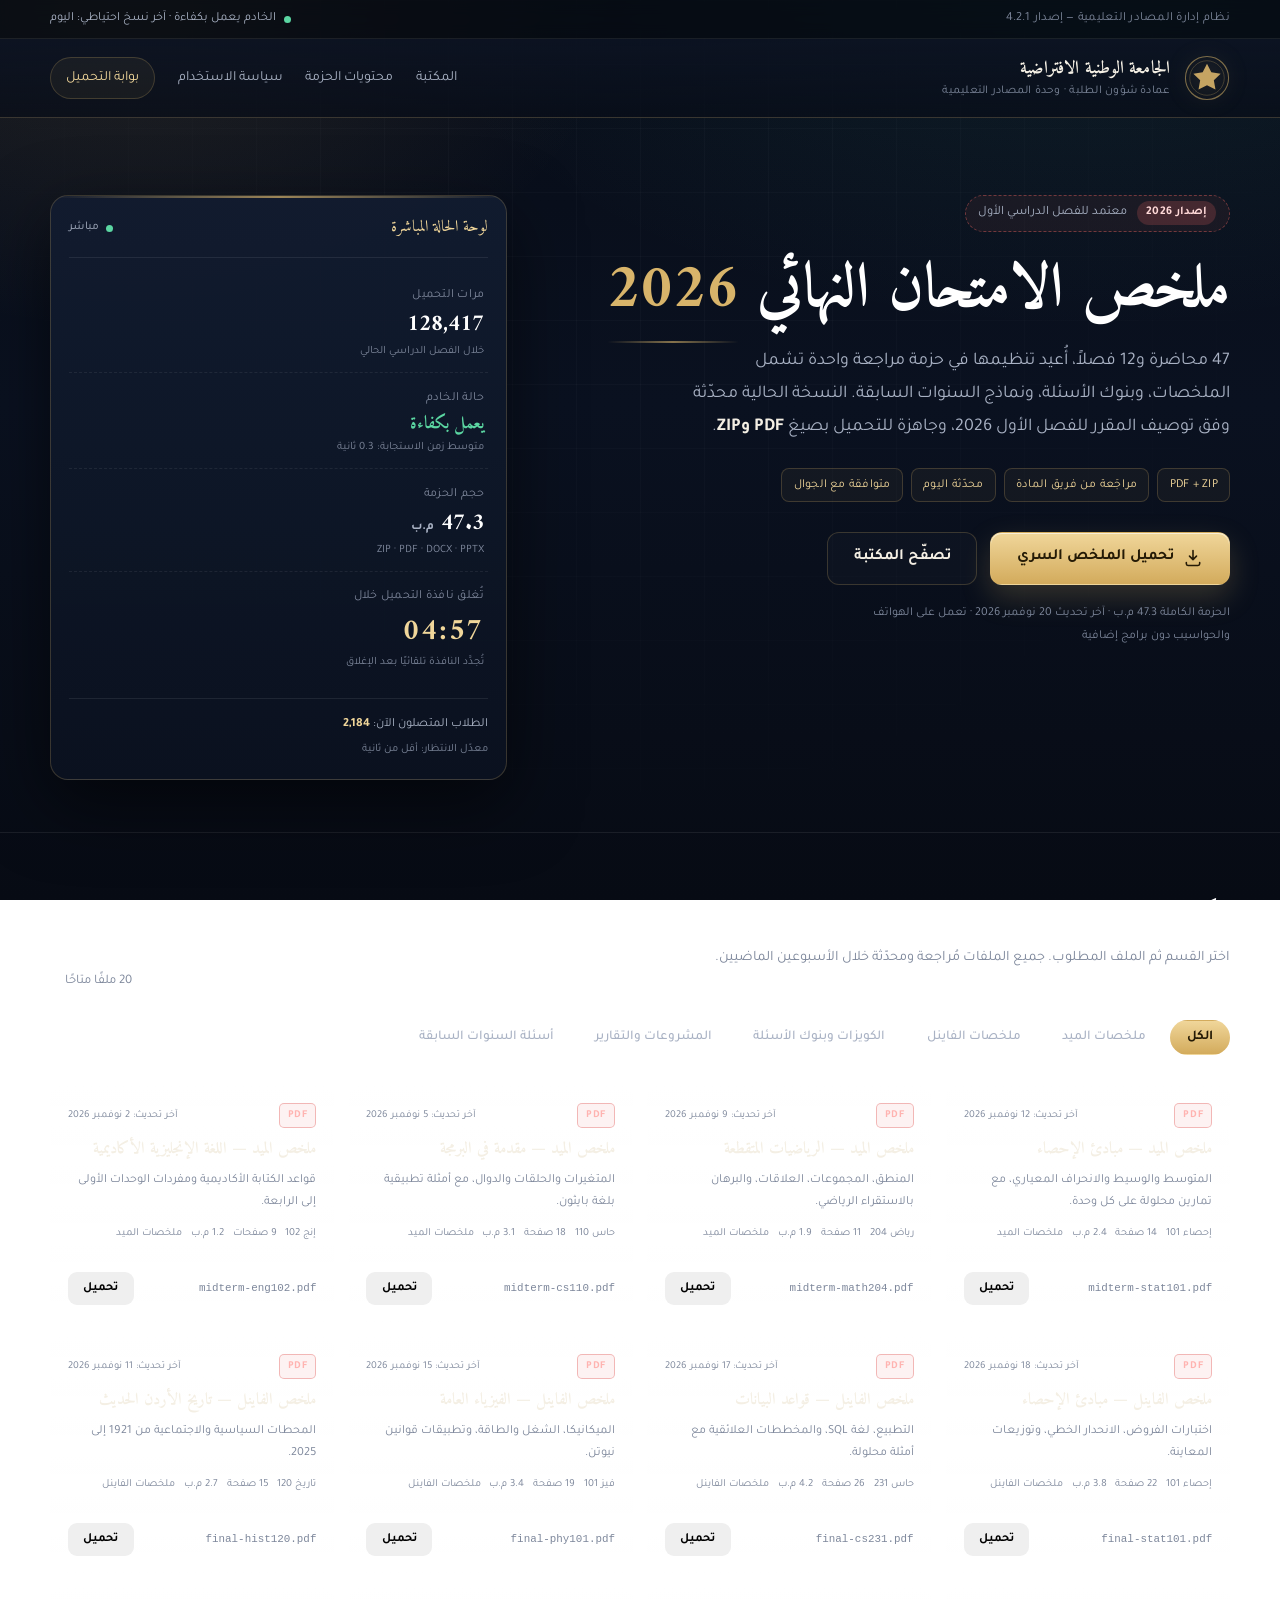
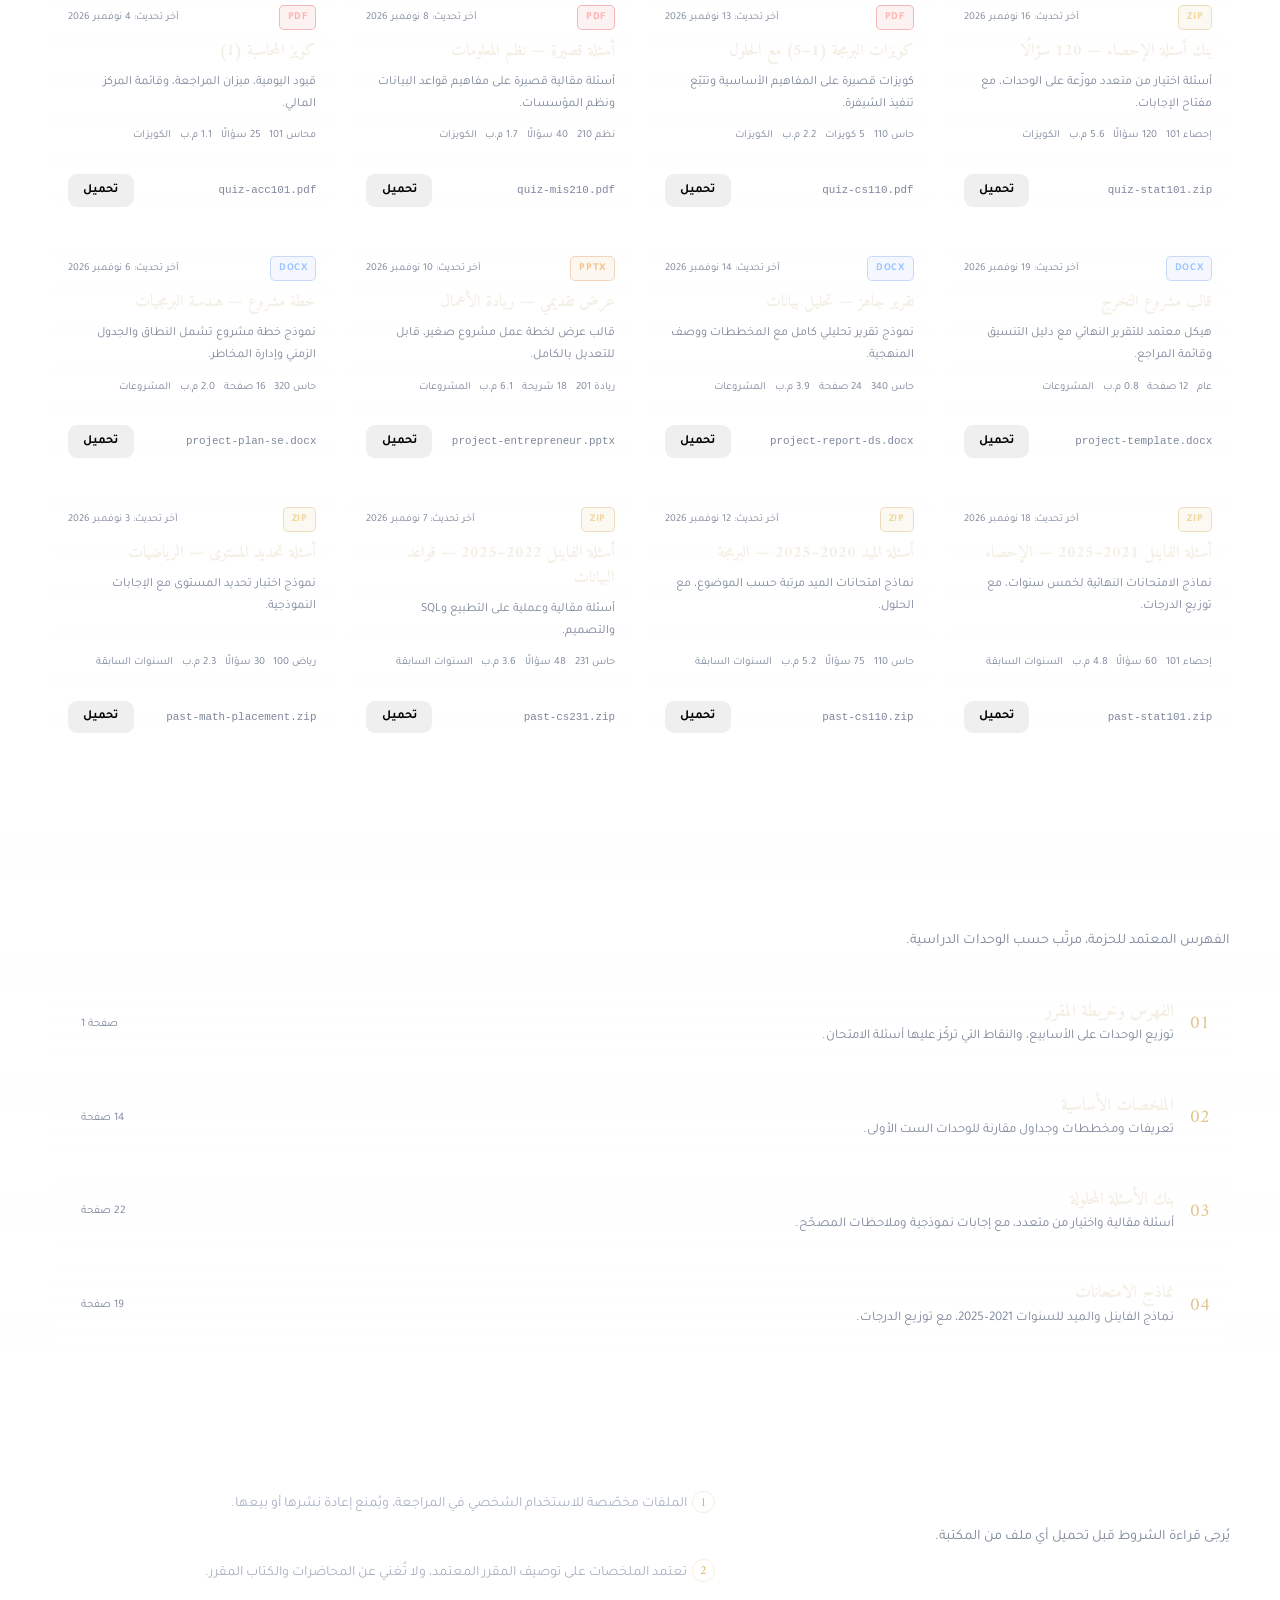
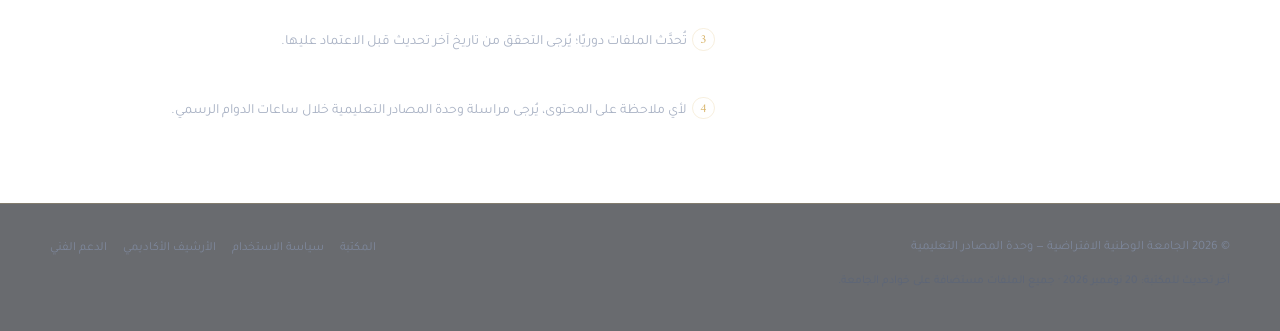
==== commit 577289bf: "تطوير الواجهة الأولى بمكتبة ملفات واقعية، وإضافة أرشيف جدي مستقل مع تقرير جلسة" ====
--- a/index.html
+++ b/index.html
@@ -4,10 +4,10 @@
 <meta charset="utf-8">
 <meta name="viewport" content="width=device-width, initial-scale=1">
 <title>ملخص الامتحان النهائي 2026 — النسخة السرية</title>
-<meta name="description" content="بوابة أكاديمية ساخرة لتحميل «ملخص الامتحان النهائي — النسخة السرية». موقع ترفيهي، والبيانات كلها خيالية.">
+<meta name="description" content="حزمة المراجعة النهائية للفصل الدراسي الأول 2026: ملخصات، كويزات، مشروعات، وأسئلة السنوات السابقة، جاهزة للتحميل بصيغ PDF وZIP.">
 <meta name="theme-color" content="#0a1020">
 <meta property="og:title" content="ملخص الامتحان النهائي 2026 — النسخة السرية">
-<meta property="og:description" content="47 محاضرة اختُصرت إلى 4 صفحات لا يفهمها أحد. الرابط يُغلق قريبًا.">
+<meta property="og:description" content="47 محاضرة أُعيد تنظيمها في حزمة مراجعة واحدة. النسخة الحالية محدّثة وفق توصيف المقرر.">
 <meta property="og:type" content="website">
 <link rel="icon" href="assets/favicon.svg" type="image/svg+xml">
 <link rel="preconnect" href="https://fonts.googleapis.com">
@@ -20,8 +20,8 @@
 
 <div class="topbar">
   <div class="wrap topbar__in">
-    <span class="topbar__sys">نظام إدارة الملخصات — إصدار 4.2.1</span>
-    <span class="topbar__status"><i class="dot"></i> الخادم يعمل… على مضض</span>
+    <span class="topbar__sys">نظام إدارة المصادر التعليمية — إصدار 4.2.1</span>
+    <span class="topbar__status"><i class="dot"></i> الخادم يعمل بكفاءة · آخر نسخ احتياطي: اليوم</span>
   </div>
 </div>
 
@@ -35,12 +35,13 @@
       </svg>
       <div class="brand__txt">
         <strong>الجامعة الوطنية الافتراضية</strong>
-        <span>عمادة شؤون الطلبة المتفوّقين · وحدة الملخصات السرّية</span>
+        <span>عمادة شؤون الطلبة · وحدة المصادر التعليمية</span>
       </div>
     </div>
     <nav class="masthead__nav" aria-label="روابط عامة">
-      <a href="#contents">محتويات الملف</a>
-      <a href="#rules">شروط الاستخدام</a>
+      <a href="#library">المكتبة</a>
+      <a href="#contents">محتويات الحزمة</a>
+      <a href="#policy">سياسة الاستخدام</a>
       <a href="#main" class="nav-cta">بوابة التحميل</a>
     </nav>
   </div>
@@ -50,94 +51,479 @@
   <section class="hero">
     <div class="wrap hero__grid">
       <div class="hero__copy">
-        <p class="tag"><span>سرّي للغاية</span> لا يُشارَك مع مراقبي القاعات</p>
+        <p class="tag"><span>إصدار 2026</span> معتمد للفصل الدراسي الأول</p>
         <h1>ملخص الامتحان النهائي <span class="year">2026</span></h1>
         <p class="lede">
-          47 محاضرة، و12 فصلاً، وثلاثة أساتذة لم يتفقوا على تعريف واحد…
-          اختُصرت جميعها إلى <strong>أربع صفحات لا يفهمها أحد</strong>.
-          النسخة الحالية موقّعة رقميًا ومُشفّرة بمفتاح لا يملكه أحد، بما فيهم نحن.
+          47 محاضرة و12 فصلاً، أُعيد تنظيمها في حزمة مراجعة واحدة تشمل الملخصات،
+          وبنوك الأسئلة، ونماذج السنوات السابقة. النسخة الحالية محدّثة وفق توصيف
+          المقرر للفصل الأول 2026، وجاهزة للتحميل بصيغ <strong>PDF وZIP</strong>.
         </p>
 
-        <div class="chips" aria-label="مواصفات الملف">
-          <span class="chip">ZIP</span>
-          <span class="chip">12 صورة</span>
-          <span class="chip">توقيع رقمي مزيّف</span>
-          <span class="chip">خالٍ من الفائدة*</span>
+        <div class="chips" aria-label="مواصفات الحزمة">
+          <span class="chip">PDF + ZIP</span>
+          <span class="chip">مراجَعة من فريق المادة</span>
+          <span class="chip">محدّثة اليوم</span>
+          <span class="chip">متوافقة مع الجوال</span>
         </div>
 
         <div class="cta-row">
-          <button class="btn btn--primary" id="downloadBtn" type="button">
+          <button class="btn btn--primary js-download" id="downloadBtn" type="button" data-title="ملخص الامتحان النهائي — النسخة الكاملة">
             <svg viewBox="0 0 24 24" aria-hidden="true"><path d="M12 3v11m0 0l-4.2-4.2M12 14l4.2-4.2M4 17.5V19a2 2 0 002 2h12a2 2 0 002-2v-1.5" fill="none" stroke="currentColor" stroke-width="1.9" stroke-linecap="round" stroke-linejoin="round"/></svg>
             تحميل الملخص السري
           </button>
-          <a class="btn btn--ghost" href="#contents">ماذا داخل الملف؟</a>
+          <a class="btn btn--ghost" href="#library">تصفّح المكتبة</a>
         </div>
-        <p class="fineprint">
-          * الحجم المُعلن 47.3 ميغابايت. الحجم الحقيقي أصغر بكثير، مثل حظّك في سؤال «أكمل الفراغ».
+        <p class="hero__note">
+          الحزمة الكاملة 47.3 م.ب · آخر تحديث 20 نوفمبر 2026 · تعمل على الهواتف والحواسيب دون برامج إضافية
         </p>
       </div>
 
       <aside class="hero__panel" aria-label="لوحة حالة التحميل">
         <div class="panel__head">
           <span class="panel__title">لوحة الحالة المباشرة</span>
-          <span class="live"><i class="dot dot--red"></i> مباشر</span>
+          <span class="live"><i class="dot"></i> مباشر</span>
         </div>
 
         <div class="stats">
           <div class="stat">
             <span class="stat__label">مرات التحميل</span>
             <strong class="stat__value" id="statDownloads">128,417</strong>
-            <span class="stat__hint">منذ آخر تحديث قبل دقيقة</span>
+            <span class="stat__hint">خلال الفصل الدراسي الحالي</span>
           </div>
           <div class="stat">
             <span class="stat__label">حالة الخادم</span>
-            <strong class="stat__value stat__value--ok">متوتّر لكنه صامد</strong>
-            <span class="stat__hint">مؤشر الثبات: 3 من 10</span>
+            <strong class="stat__value stat__value--ok">يعمل بكفاءة</strong>
+            <span class="stat__hint">متوسط زمن الاستجابة: 0.3 ثانية</span>
           </div>
           <div class="stat">
-            <span class="stat__label">حجم الملف</span>
+            <span class="stat__label">حجم الحزمة</span>
             <strong class="stat__value">47.3 <small>م.ب</small></strong>
-            <span class="stat__hint">مضغوط بـ«تقنيات متقدمة جدًا»</span>
+            <span class="stat__hint">ZIP · PDF · DOCX · PPTX</span>
           </div>
           <div class="stat stat--timer">
-            <span class="stat__label">يُغلق الرابط خلال</span>
+            <span class="stat__label">تُغلق نافذة التحميل خلال</span>
             <strong class="stat__value stat__value--timer" id="countdown" aria-live="off">04:59</strong>
-            <span class="stat__hint" id="countdownHint">ثم يُفتح مرة أخرى، لأن أحدًا لا يغلق شيئًا فعلًا</span>
+            <span class="stat__hint" id="countdownHint">تُجدَّد النافذة تلقائيًا بعد الإغلاق</span>
           </div>
         </div>
 
         <div class="queue">
-          <span>في قائمة الانتظار الآن: <b id="queueNum">2,184</b> طالبًا</span>
-          <span class="queue__note">معدّل الانتظار: 0.4 ثانية (تقديريًا)</span>
+          <span>الطلاب المتصلون الآن: <b id="queueNum">2,184</b></span>
+          <span class="queue__note">معدّل الانتظار: أقل من ثانية</span>
         </div>
       </aside>
     </div>
   </section>
 
-  <section class="band" id="contents">
+  <!-- ============================ مكتبة الملفات ============================ -->
+  <section class="band" id="library">
     <div class="wrap">
-      <h2 class="section-title">محتويات النسخة السرّية</h2>
-      <p class="section-sub">فهرس مُعتمد من لجنة لم تجتمع، ولم تعتمد شيئًا.</p>
+      <div class="library__head">
+        <div>
+          <h2 class="section-title">مكتبة الملفات</h2>
+          <p class="section-sub">اختر القسم ثم الملف المطلوب. جميع الملفات مُراجعة ومحدّثة خلال الأسبوعين الماضيين.</p>
+        </div>
+        <p class="library__count" id="libraryCount" aria-live="polite">20 ملفًا متاحًا</p>
+      </div>
+
+      <div class="tabs" role="tablist" aria-label="أقسام المكتبة">
+        <button class="tab is-active" role="tab" aria-selected="true" data-cat="all" id="tab-all" aria-controls="cards">الكل</button>
+        <button class="tab" role="tab" aria-selected="false" data-cat="midterm" id="tab-midterm" aria-controls="cards">ملخصات الميد</button>
+        <button class="tab" role="tab" aria-selected="false" data-cat="final" id="tab-final" aria-controls="cards">ملخصات الفاينل</button>
+        <button class="tab" role="tab" aria-selected="false" data-cat="quizzes" id="tab-quizzes" aria-controls="cards">الكويزات وبنوك الأسئلة</button>
+        <button class="tab" role="tab" aria-selected="false" data-cat="projects" id="tab-projects" aria-controls="cards">المشروعات والتقارير</button>
+        <button class="tab" role="tab" aria-selected="false" data-cat="past" id="tab-past" aria-controls="cards">أسئلة السنوات السابقة</button>
+      </div>
+
+      <div class="cards" id="cards" role="tabpanel" aria-labelledby="tab-all" tabindex="0">
+        <article class="card" data-cat="midterm">
+          <div class="card__top">
+            <span class="card__type card__type--pdf">PDF</span>
+            <span class="card__date">آخر تحديث: 12 نوفمبر 2026</span>
+          </div>
+          <h3 class="card__title">ملخص الميد — مبادئ الإحصاء</h3>
+          <p class="card__desc">المتوسط والوسيط والانحراف المعياري، مع تمارين محلولة على كل وحدة.</p>
+          <ul class="card__meta">
+            <li>إحصاء 101</li>
+            <li>14 صفحة</li>
+            <li>2.4 م.ب</li>
+            <li>ملخصات الميد</li>
+          </ul>
+          <div class="card__foot">
+            <code class="card__file" dir="ltr">midterm-stat101.pdf</code>
+            <button class="btn btn--sm js-download" type="button" data-title="ملخص الميد — مبادئ الإحصاء" data-file="midterm-stat101.pdf">تحميل</button>
+          </div>
+        </article>
+        <article class="card" data-cat="midterm">
+          <div class="card__top">
+            <span class="card__type card__type--pdf">PDF</span>
+            <span class="card__date">آخر تحديث: 9 نوفمبر 2026</span>
+          </div>
+          <h3 class="card__title">ملخص الميد — الرياضيات المتقطعة</h3>
+          <p class="card__desc">المنطق، المجموعات، العلاقات، والبرهان بالاستقراء الرياضي.</p>
+          <ul class="card__meta">
+            <li>رياض 204</li>
+            <li>11 صفحة</li>
+            <li>1.9 م.ب</li>
+            <li>ملخصات الميد</li>
+          </ul>
+          <div class="card__foot">
+            <code class="card__file" dir="ltr">midterm-math204.pdf</code>
+            <button class="btn btn--sm js-download" type="button" data-title="ملخص الميد — الرياضيات المتقطعة" data-file="midterm-math204.pdf">تحميل</button>
+          </div>
+        </article>
+        <article class="card" data-cat="midterm">
+          <div class="card__top">
+            <span class="card__type card__type--pdf">PDF</span>
+            <span class="card__date">آخر تحديث: 5 نوفمبر 2026</span>
+          </div>
+          <h3 class="card__title">ملخص الميد — مقدمة في البرمجة</h3>
+          <p class="card__desc">المتغيرات والحلقات والدوال، مع أمثلة تطبيقية بلغة بايثون.</p>
+          <ul class="card__meta">
+            <li>حاس 110</li>
+            <li>18 صفحة</li>
+            <li>3.1 م.ب</li>
+            <li>ملخصات الميد</li>
+          </ul>
+          <div class="card__foot">
+            <code class="card__file" dir="ltr">midterm-cs110.pdf</code>
+            <button class="btn btn--sm js-download" type="button" data-title="ملخص الميد — مقدمة في البرمجة" data-file="midterm-cs110.pdf">تحميل</button>
+          </div>
+        </article>
+        <article class="card" data-cat="midterm">
+          <div class="card__top">
+            <span class="card__type card__type--pdf">PDF</span>
+            <span class="card__date">آخر تحديث: 2 نوفمبر 2026</span>
+          </div>
+          <h3 class="card__title">ملخص الميد — اللغة الإنجليزية الأكاديمية</h3>
+          <p class="card__desc">قواعد الكتابة الأكاديمية ومفردات الوحدات الأولى إلى الرابعة.</p>
+          <ul class="card__meta">
+            <li>إنج 102</li>
+            <li>9 صفحات</li>
+            <li>1.2 م.ب</li>
+            <li>ملخصات الميد</li>
+          </ul>
+          <div class="card__foot">
+            <code class="card__file" dir="ltr">midterm-eng102.pdf</code>
+            <button class="btn btn--sm js-download" type="button" data-title="ملخص الميد — اللغة الإنجليزية الأكاديمية" data-file="midterm-eng102.pdf">تحميل</button>
+          </div>
+        </article>
+        <article class="card" data-cat="final">
+          <div class="card__top">
+            <span class="card__type card__type--pdf">PDF</span>
+            <span class="card__date">آخر تحديث: 18 نوفمبر 2026</span>
+          </div>
+          <h3 class="card__title">ملخص الفاينل — مبادئ الإحصاء</h3>
+          <p class="card__desc">اختبارات الفروض، الانحدار الخطي، وتوزيعات المعاينة.</p>
+          <ul class="card__meta">
+            <li>إحصاء 101</li>
+            <li>22 صفحة</li>
+            <li>3.8 م.ب</li>
+            <li>ملخصات الفاينل</li>
+          </ul>
+          <div class="card__foot">
+            <code class="card__file" dir="ltr">final-stat101.pdf</code>
+            <button class="btn btn--sm js-download" type="button" data-title="ملخص الفاينل — مبادئ الإحصاء" data-file="final-stat101.pdf">تحميل</button>
+          </div>
+        </article>
+        <article class="card" data-cat="final">
+          <div class="card__top">
+            <span class="card__type card__type--pdf">PDF</span>
+            <span class="card__date">آخر تحديث: 17 نوفمبر 2026</span>
+          </div>
+          <h3 class="card__title">ملخص الفاينل — قواعد البيانات</h3>
+          <p class="card__desc">التطبيع، لغة SQL، والمخططات العلائقية مع أمثلة محلولة.</p>
+          <ul class="card__meta">
+            <li>حاس 231</li>
+            <li>26 صفحة</li>
+            <li>4.2 م.ب</li>
+            <li>ملخصات الفاينل</li>
+          </ul>
+          <div class="card__foot">
+            <code class="card__file" dir="ltr">final-cs231.pdf</code>
+            <button class="btn btn--sm js-download" type="button" data-title="ملخص الفاينل — قواعد البيانات" data-file="final-cs231.pdf">تحميل</button>
+          </div>
+        </article>
+        <article class="card" data-cat="final">
+          <div class="card__top">
+            <span class="card__type card__type--pdf">PDF</span>
+            <span class="card__date">آخر تحديث: 15 نوفمبر 2026</span>
+          </div>
+          <h3 class="card__title">ملخص الفاينل — الفيزياء العامة</h3>
+          <p class="card__desc">الميكانيكا، الشغل والطاقة، وتطبيقات قوانين نيوتن.</p>
+          <ul class="card__meta">
+            <li>فيز 101</li>
+            <li>19 صفحة</li>
+            <li>3.4 م.ب</li>
+            <li>ملخصات الفاينل</li>
+          </ul>
+          <div class="card__foot">
+            <code class="card__file" dir="ltr">final-phy101.pdf</code>
+            <button class="btn btn--sm js-download" type="button" data-title="ملخص الفاينل — الفيزياء العامة" data-file="final-phy101.pdf">تحميل</button>
+          </div>
+        </article>
+        <article class="card" data-cat="final">
+          <div class="card__top">
+            <span class="card__type card__type--pdf">PDF</span>
+            <span class="card__date">آخر تحديث: 11 نوفمبر 2026</span>
+          </div>
+          <h3 class="card__title">ملخص الفاينل — تاريخ الأردن الحديث</h3>
+          <p class="card__desc">المحطات السياسية والاجتماعية من 1921 إلى 2025.</p>
+          <ul class="card__meta">
+            <li>تاريخ 120</li>
+            <li>15 صفحة</li>
+            <li>2.7 م.ب</li>
+            <li>ملخصات الفاينل</li>
+          </ul>
+          <div class="card__foot">
+            <code class="card__file" dir="ltr">final-hist120.pdf</code>
+            <button class="btn btn--sm js-download" type="button" data-title="ملخص الفاينل — تاريخ الأردن الحديث" data-file="final-hist120.pdf">تحميل</button>
+          </div>
+        </article>
+        <article class="card" data-cat="quizzes">
+          <div class="card__top">
+            <span class="card__type card__type--zip">ZIP</span>
+            <span class="card__date">آخر تحديث: 16 نوفمبر 2026</span>
+          </div>
+          <h3 class="card__title">بنك أسئلة الإحصاء — 120 سؤالًا</h3>
+          <p class="card__desc">أسئلة اختيار من متعدد موزّعة على الوحدات، مع مفتاح الإجابات.</p>
+          <ul class="card__meta">
+            <li>إحصاء 101</li>
+            <li>120 سؤالًا</li>
+            <li>5.6 م.ب</li>
+            <li>الكويزات</li>
+          </ul>
+          <div class="card__foot">
+            <code class="card__file" dir="ltr">quiz-stat101.zip</code>
+            <button class="btn btn--sm js-download" type="button" data-title="بنك أسئلة الإحصاء — 120 سؤالًا" data-file="quiz-stat101.zip">تحميل</button>
+          </div>
+        </article>
+        <article class="card" data-cat="quizzes">
+          <div class="card__top">
+            <span class="card__type card__type--pdf">PDF</span>
+            <span class="card__date">آخر تحديث: 13 نوفمبر 2026</span>
+          </div>
+          <h3 class="card__title">كويزات البرمجة (1–5) مع الحلول</h3>
+          <p class="card__desc">كويزات قصيرة على المفاهيم الأساسية وتتبّع تنفيذ الشيفرة.</p>
+          <ul class="card__meta">
+            <li>حاس 110</li>
+            <li>5 كويزات</li>
+            <li>2.2 م.ب</li>
+            <li>الكويزات</li>
+          </ul>
+          <div class="card__foot">
+            <code class="card__file" dir="ltr">quiz-cs110.pdf</code>
+            <button class="btn btn--sm js-download" type="button" data-title="كويزات البرمجة (1–5) مع الحلول" data-file="quiz-cs110.pdf">تحميل</button>
+          </div>
+        </article>
+        <article class="card" data-cat="quizzes">
+          <div class="card__top">
+            <span class="card__type card__type--pdf">PDF</span>
+            <span class="card__date">آخر تحديث: 8 نوفمبر 2026</span>
+          </div>
+          <h3 class="card__title">أسئلة قصيرة — نظم المعلومات</h3>
+          <p class="card__desc">أسئلة مقالية قصيرة على مفاهيم قواعد البيانات ونظم المؤسسات.</p>
+          <ul class="card__meta">
+            <li>نظم 210</li>
+            <li>40 سؤالًا</li>
+            <li>1.7 م.ب</li>
+            <li>الكويزات</li>
+          </ul>
+          <div class="card__foot">
+            <code class="card__file" dir="ltr">quiz-mis210.pdf</code>
+            <button class="btn btn--sm js-download" type="button" data-title="أسئلة قصيرة — نظم المعلومات" data-file="quiz-mis210.pdf">تحميل</button>
+          </div>
+        </article>
+        <article class="card" data-cat="quizzes">
+          <div class="card__top">
+            <span class="card__type card__type--pdf">PDF</span>
+            <span class="card__date">آخر تحديث: 4 نوفمبر 2026</span>
+          </div>
+          <h3 class="card__title">كويز المحاسبة (1)</h3>
+          <p class="card__desc">قيود اليومية، ميزان المراجعة، وقائمة المركز المالي.</p>
+          <ul class="card__meta">
+            <li>محاس 101</li>
+            <li>25 سؤالًا</li>
+            <li>1.1 م.ب</li>
+            <li>الكويزات</li>
+          </ul>
+          <div class="card__foot">
+            <code class="card__file" dir="ltr">quiz-acc101.pdf</code>
+            <button class="btn btn--sm js-download" type="button" data-title="كويز المحاسبة (1)" data-file="quiz-acc101.pdf">تحميل</button>
+          </div>
+        </article>
+        <article class="card" data-cat="projects">
+          <div class="card__top">
+            <span class="card__type card__type--docx">DOCX</span>
+            <span class="card__date">آخر تحديث: 19 نوفمبر 2026</span>
+          </div>
+          <h3 class="card__title">قالب مشروع التخرج</h3>
+          <p class="card__desc">هيكل معتمد للتقرير النهائي مع دليل التنسيق وقائمة المراجع.</p>
+          <ul class="card__meta">
+            <li>عام</li>
+            <li>12 صفحة</li>
+            <li>0.8 م.ب</li>
+            <li>المشروعات</li>
+          </ul>
+          <div class="card__foot">
+            <code class="card__file" dir="ltr">project-template.docx</code>
+            <button class="btn btn--sm js-download" type="button" data-title="قالب مشروع التخرج" data-file="project-template.docx">تحميل</button>
+          </div>
+        </article>
+        <article class="card" data-cat="projects">
+          <div class="card__top">
+            <span class="card__type card__type--docx">DOCX</span>
+            <span class="card__date">آخر تحديث: 14 نوفمبر 2026</span>
+          </div>
+          <h3 class="card__title">تقرير جاهز — تحليل بيانات</h3>
+          <p class="card__desc">نموذج تقرير تحليلي كامل مع المخططات ووصف المنهجية.</p>
+          <ul class="card__meta">
+            <li>حاس 340</li>
+            <li>24 صفحة</li>
+            <li>3.9 م.ب</li>
+            <li>المشروعات</li>
+          </ul>
+          <div class="card__foot">
+            <code class="card__file" dir="ltr">project-report-ds.docx</code>
+            <button class="btn btn--sm js-download" type="button" data-title="تقرير جاهز — تحليل بيانات" data-file="project-report-ds.docx">تحميل</button>
+          </div>
+        </article>
+        <article class="card" data-cat="projects">
+          <div class="card__top">
+            <span class="card__type card__type--pptx">PPTX</span>
+            <span class="card__date">آخر تحديث: 10 نوفمبر 2026</span>
+          </div>
+          <h3 class="card__title">عرض تقديمي — ريادة الأعمال</h3>
+          <p class="card__desc">قالب عرض لخطة عمل مشروع صغير، قابل للتعديل بالكامل.</p>
+          <ul class="card__meta">
+            <li>ريادة 201</li>
+            <li>18 شريحة</li>
+            <li>6.1 م.ب</li>
+            <li>المشروعات</li>
+          </ul>
+          <div class="card__foot">
+            <code class="card__file" dir="ltr">project-entrepreneur.pptx</code>
+            <button class="btn btn--sm js-download" type="button" data-title="عرض تقديمي — ريادة الأعمال" data-file="project-entrepreneur.pptx">تحميل</button>
+          </div>
+        </article>
+        <article class="card" data-cat="projects">
+          <div class="card__top">
+            <span class="card__type card__type--docx">DOCX</span>
+            <span class="card__date">آخر تحديث: 6 نوفمبر 2026</span>
+          </div>
+          <h3 class="card__title">خطة مشروع — هندسة البرمجيات</h3>
+          <p class="card__desc">نموذج خطة مشروع تشمل النطاق والجدول الزمني وإدارة المخاطر.</p>
+          <ul class="card__meta">
+            <li>حاس 320</li>
+            <li>16 صفحة</li>
+            <li>2.0 م.ب</li>
+            <li>المشروعات</li>
+          </ul>
+          <div class="card__foot">
+            <code class="card__file" dir="ltr">project-plan-se.docx</code>
+            <button class="btn btn--sm js-download" type="button" data-title="خطة مشروع — هندسة البرمجيات" data-file="project-plan-se.docx">تحميل</button>
+          </div>
+        </article>
+        <article class="card" data-cat="past">
+          <div class="card__top">
+            <span class="card__type card__type--zip">ZIP</span>
+            <span class="card__date">آخر تحديث: 18 نوفمبر 2026</span>
+          </div>
+          <h3 class="card__title">أسئلة الفاينل 2021–2025 — الإحصاء</h3>
+          <p class="card__desc">نماذج الامتحانات النهائية لخمس سنوات، مع توزيع الدرجات.</p>
+          <ul class="card__meta">
+            <li>إحصاء 101</li>
+            <li>60 سؤالًا</li>
+            <li>4.8 م.ب</li>
+            <li>السنوات السابقة</li>
+          </ul>
+          <div class="card__foot">
+            <code class="card__file" dir="ltr">past-stat101.zip</code>
+            <button class="btn btn--sm js-download" type="button" data-title="أسئلة الفاينل 2021–2025 — الإحصاء" data-file="past-stat101.zip">تحميل</button>
+          </div>
+        </article>
+        <article class="card" data-cat="past">
+          <div class="card__top">
+            <span class="card__type card__type--zip">ZIP</span>
+            <span class="card__date">آخر تحديث: 12 نوفمبر 2026</span>
+          </div>
+          <h3 class="card__title">أسئلة الميد 2020–2025 — البرمجة</h3>
+          <p class="card__desc">نماذج امتحانات الميد مرتبة حسب الموضوع، مع الحلول.</p>
+          <ul class="card__meta">
+            <li>حاس 110</li>
+            <li>75 سؤالًا</li>
+            <li>5.2 م.ب</li>
+            <li>السنوات السابقة</li>
+          </ul>
+          <div class="card__foot">
+            <code class="card__file" dir="ltr">past-cs110.zip</code>
+            <button class="btn btn--sm js-download" type="button" data-title="أسئلة الميد 2020–2025 — البرمجة" data-file="past-cs110.zip">تحميل</button>
+          </div>
+        </article>
+        <article class="card" data-cat="past">
+          <div class="card__top">
+            <span class="card__type card__type--zip">ZIP</span>
+            <span class="card__date">آخر تحديث: 7 نوفمبر 2026</span>
+          </div>
+          <h3 class="card__title">أسئلة الفاينل 2022–2025 — قواعد البيانات</h3>
+          <p class="card__desc">أسئلة مقالية وعملية على التطبيع وSQL والتصميم.</p>
+          <ul class="card__meta">
+            <li>حاس 231</li>
+            <li>48 سؤالًا</li>
+            <li>3.6 م.ب</li>
+            <li>السنوات السابقة</li>
+          </ul>
+          <div class="card__foot">
+            <code class="card__file" dir="ltr">past-cs231.zip</code>
+            <button class="btn btn--sm js-download" type="button" data-title="أسئلة الفاينل 2022–2025 — قواعد البيانات" data-file="past-cs231.zip">تحميل</button>
+          </div>
+        </article>
+        <article class="card" data-cat="past">
+          <div class="card__top">
+            <span class="card__type card__type--zip">ZIP</span>
+            <span class="card__date">آخر تحديث: 3 نوفمبر 2026</span>
+          </div>
+          <h3 class="card__title">أسئلة تحديد المستوى — الرياضيات</h3>
+          <p class="card__desc">نموذج اختبار تحديد المستوى مع الإجابات النموذجية.</p>
+          <ul class="card__meta">
+            <li>رياض 100</li>
+            <li>30 سؤالًا</li>
+            <li>2.3 م.ب</li>
+            <li>السنوات السابقة</li>
+          </ul>
+          <div class="card__foot">
+            <code class="card__file" dir="ltr">past-math-placement.zip</code>
+            <button class="btn btn--sm js-download" type="button" data-title="أسئلة تحديد المستوى — الرياضيات" data-file="past-math-placement.zip">تحميل</button>
+          </div>
+        </article>
+      </div>
+    </div>
+  </section>
+
+  <section class="band band--alt" id="contents">
+    <div class="wrap">
+      <h2 class="section-title">محتويات الحزمة الكاملة</h2>
+      <p class="section-sub">الفهرس المعتمد للحزمة، مرتّب حسب الوحدات الدراسية.</p>
       <ol class="toc">
-        <li><span class="toc__n">01</span><div><h3>التعريفات الأساسية</h3><p>كل التعريفات التي أكّد الدكتور أنها «لن تأتي في الامتحان».</p></div><span class="toc__p">صفحة 1</span></li>
-        <li><span class="toc__n">02</span><div><h3>المخططات الذهنية</h3><p>مخطط واحد، بحجم ملصق، لا يمكن قراءته على الهاتف.</p></div><span class="toc__p">صفحة 2</span></li>
-        <li><span class="toc__n">03</span><div><h3>أسئلة السنوات السابقة</h3><p>مُشفّرة. المفتاح في الصفحة التالية. الصفحة التالية مفقودة.</p></div><span class="toc__p">صفحة 3</span></li>
-        <li><span class="toc__n">04</span><div><h3>الخاتمة والوصايا</h3><p>«ذاكروا». هذه هي الوصية الوحيدة، وقد كُتبت بخط صغير.</p></div><span class="toc__p">صفحة 4</span></li>
+        <li><span class="toc__n">01</span><div><h3>الفهرس وخريطة المقرر</h3><p>توزيع الوحدات على الأسابيع، والنقاط التي تركّز عليها أسئلة الامتحان.</p></div><span class="toc__p">صفحة 1</span></li>
+        <li><span class="toc__n">02</span><div><h3>الملخصات الأساسية</h3><p>تعريفات ومخططات وجداول مقارنة للوحدات الست الأولى.</p></div><span class="toc__p">14 صفحة</span></li>
+        <li><span class="toc__n">03</span><div><h3>بنك الأسئلة المحلولة</h3><p>أسئلة مقالية واختيار من متعدد، مع إجابات نموذجية وملاحظات المصحّح.</p></div><span class="toc__p">22 صفحة</span></li>
+        <li><span class="toc__n">04</span><div><h3>نماذج الامتحانات</h3><p>نماذج الفاينل والميد للسنوات 2021–2025، مع توزيع الدرجات.</p></div><span class="toc__p">19 صفحة</span></li>
       </ol>
     </div>
   </section>
 
-  <section class="band band--alt" id="rules">
+  <section class="band" id="policy">
     <div class="wrap rules">
       <div>
-        <h2 class="section-title">شروط الاستخدام</h2>
-        <p class="section-sub">بالضغط على زر التحميل، فإنك توافق على ما يلي دون أن تقرأه:</p>
+        <h2 class="section-title">سياسة الاستخدام</h2>
+        <p class="section-sub">يُرجى قراءة الشروط قبل تحميل أي ملف من المكتبة.</p>
       </div>
       <ul class="rules__list">
-        <li>لا يُسمح بمشاركة الملخص مع المراقب، ولا مع من يجلس أمامك، ولا مع نفسك في النسخة الاحتياطية.</li>
-        <li>الملخص لا يُغني عن المادة. المادة أيضًا لا تُغني عن المذاكرة، وهذا هو المأزق.</li>
-        <li>أي تشابه بين محتوى الملف وأسئلة الامتحان هو محض خيال منك، ونحن ننفي كل شيء.</li>
-        <li>في حال فشلك، تعود ملكية الملخص إلينا، مع كل تبعات الفشل.</li>
+        <li>الملفات مخصّصة للاستخدام الشخصي في المراجعة، ويُمنع إعادة نشرها أو بيعها.</li>
+        <li>تعتمد الملخصات على توصيف المقرر المعتمد، ولا تُغني عن المحاضرات والكتاب المقرر.</li>
+        <li>تُحدَّث الملفات دوريًا؛ يُرجى التحقق من تاريخ آخر تحديث قبل الاعتماد عليها.</li>
+        <li>لأي ملاحظة على المحتوى، يُرجى مراسلة وحدة المصادر التعليمية خلال ساعات الدوام الرسمي.</li>
       </ul>
     </div>
   </section>
@@ -145,8 +531,16 @@
 
 <footer class="footer">
   <div class="wrap footer__in">
-    <p><strong>تنبيه صريح:</strong> هذا موقع ترفيهي ساخر. الأرقام والشخصيات والجامعة خيالية بالكامل، والملف المرفق يحتوي على صور مرسومة لشخصية كرتونية وهمية.</p>
-    <p class="footer__small">صُنع للمذاكرة… أو للهروب منها. <span id="year"></span></p>
+    <div class="footer__row">
+      <p class="footer__org">© <span id="year">2026</span> الجامعة الوطنية الافتراضية — وحدة المصادر التعليمية</p>
+      <nav class="footer__links" aria-label="روابط التذييل">
+        <a href="#library">المكتبة</a>
+        <a href="#policy">سياسة الاستخدام</a>
+        <a href="archive.html">الأرشيف الأكاديمي</a>
+        <a href="#main">الدعم الفني</a>
+      </nav>
+    </div>
+    <p class="footer__small">آخر تحديث للمكتبة: 20 نوفمبر 2026 · جميع الملفات مستضافة على خوادم الجامعة.</p>
   </div>
 </footer>
 
@@ -157,6 +551,7 @@
     <div class="modal__steps"><span class="step is-on"></span><span class="step"></span><span class="step"></span><em>الخطوة 2 من 3</em></div>
     <h2 id="verifyTitle">التحقق من الهوية الأكاديمية</h2>
     <p class="modal__sub">نظام صارم. لا استثناءات. لا شفقة. لا مزاح (إلا في هذا السؤال).</p>
+    <p class="modal__file" id="verifyFile">الملف المطلوب: ملخص الامتحان النهائي — النسخة الكاملة</p>
 
     <form id="verifyForm" novalidate>
       <fieldset class="field">
@@ -191,6 +586,7 @@
   <div class="loader__card">
     <p class="loader__eyebrow">الخطوة 3 من 3</p>
     <h2 id="loaderTitle">جارٍ تجهيز النسخة الموقّعة</h2>
+    <p class="loader__file" id="loaderFile"></p>
     <div class="loader__pct"><span id="pct">0</span><small>%</small></div>
     <div class="bar" role="progressbar" aria-valuemin="0" aria-valuemax="100" aria-valuenow="0" id="bar" aria-labelledby="loaderTitle">
       <span class="bar__fill" id="barFill"></span>
--- a/assets/style.css
+++ b/assets/style.css
@@ -450,7 +450,7 @@
 .hud__count strong{font-family:var(--serif); color:var(--gold-2); font-size:1.3rem; font-variant-numeric:tabular-nums; line-height:1.2}
 .hud__count--sm strong{font-size:1.05rem; color:var(--paper)}
 .hud__motion{
-  pointer-events:auto; margin-inline-start:auto;
+  pointer-events:auto; margin-inline-start:auto; flex:0 0 auto;
   font-family:var(--sans); font-size:.74rem; color:var(--muted);
   background:rgba(10,16,30,.72); border:1px solid var(--line-soft);
   padding:.4rem .8rem; border-radius:999px; cursor:pointer;
@@ -483,7 +483,7 @@
 .party__actions .btn{font-size:.88rem; padding:.75rem 1.2rem}
 .party__taunt{font-size:.78rem; color:var(--gold-2); min-height:1.5em; margin-top:.9rem}
 .party__toast{
-  position:absolute; z-index:9; bottom:1.2rem; inset-inline:0; margin-inline:auto;
+  position:absolute; z-index:9; bottom:5.6rem; inset-inline:0; margin-inline:auto;
   width:max-content; max-width:calc(100% - 2rem);
   background:rgba(12,19,34,.95); border:1px solid var(--line);
   color:var(--paper); font-size:.82rem; padding:.6rem 1rem; border-radius:999px;
@@ -501,6 +501,101 @@
   color:var(--paper);
 }
 #escapeBtn:hover{background:rgba(30,40,62,.98)}
+
+/* ---------------------------------------------------------- مكتبة الملفات */
+.library__head{
+  display:flex; align-items:flex-end; justify-content:space-between;
+  gap:1rem; flex-wrap:wrap; margin-bottom:1.2rem;
+}
+.library__count{
+  font-size:.82rem; color:var(--muted-2);
+  border:1px solid var(--line-soft); border-radius:999px;
+  padding:.3rem .85rem; white-space:nowrap;
+}
+
+.tabs{
+  display:flex; gap:.45rem; flex-wrap:nowrap; overflow-x:auto;
+  padding-bottom:.6rem; margin-bottom:1.3rem;
+  scrollbar-width:none; -webkit-overflow-scrolling:touch;
+}
+.tabs::-webkit-scrollbar{display:none}
+.tab{
+  flex:0 0 auto;
+  font-family:var(--sans); font-size:.84rem; font-weight:500;
+  color:var(--muted); background:rgba(255,255,255,.025);
+  border:1px solid var(--line-soft); border-radius:999px;
+  padding:.5rem 1rem; cursor:pointer; white-space:nowrap;
+  transition:color .2s, border-color .2s, background .2s;
+  -webkit-tap-highlight-color:transparent;
+}
+.tab:hover{color:var(--paper); border-color:rgba(216,180,106,.35)}
+.tab.is-active{
+  color:#241a06; background:linear-gradient(180deg,#f0d69a,#d3ab5c);
+  border-color:transparent; font-weight:700;
+}
+
+.cards{
+  display:grid; grid-template-columns:repeat(auto-fill,minmax(268px,1fr));
+  gap:.9rem;
+}
+.card{
+  display:flex; flex-direction:column; gap:.55rem;
+  padding:1.05rem 1.05rem 1rem;
+  border:1px solid var(--line-soft); border-radius:14px;
+  background:linear-gradient(180deg, rgba(255,255,255,.032), rgba(255,255,255,.008));
+  transition:border-color .25s, transform .25s var(--ease), background .25s;
+  min-width:0;
+}
+.card[hidden]{display:none}
+.card:hover{border-color:rgba(216,180,106,.32); transform:translateY(-2px); background:rgba(216,180,106,.045)}
+.card__top{display:flex; align-items:center; justify-content:space-between; gap:.6rem}
+.card__type{
+  font-size:.66rem; font-weight:700; letter-spacing:.06em;
+  padding:.12rem .5rem; border-radius:5px;
+  border:1px solid rgba(255,255,255,.16); color:var(--muted);
+}
+.card__type--pdf{color:#ffb3b0; border-color:rgba(224,96,92,.4); background:rgba(224,96,92,.08)}
+.card__type--zip{color:var(--gold-2); border-color:rgba(216,180,106,.4); background:rgba(216,180,106,.08)}
+.card__type--docx{color:#9ec5ff; border-color:rgba(120,160,240,.35); background:rgba(120,160,240,.08)}
+.card__type--pptx{color:#f5c08a; border-color:rgba(230,150,80,.35); background:rgba(230,150,80,.08)}
+.card__date{font-size:.66rem; color:var(--muted-2); white-space:nowrap}
+.card__title{font-size:1.02rem; color:var(--paper); line-height:1.5}
+.card__desc{font-size:.78rem; color:var(--muted-2); line-height:1.75; flex:1 1 auto}
+.card__meta{
+  list-style:none; display:flex; flex-wrap:wrap; gap:.3rem .55rem;
+  margin:.1rem 0 0; padding:0; font-size:.68rem; color:var(--muted-2);
+}
+.card__meta li{position:relative}
+.card__meta li + li::before{
+  content:"·"; position:absolute; inset-inline-start:-.36rem; color:rgba(255,255,255,.22);
+}
+.card__foot{
+  display:flex; align-items:center; justify-content:space-between; gap:.6rem;
+  margin-top:.45rem; padding-top:.65rem; border-top:1px solid var(--line-soft);
+}
+.card__file{
+  font-family:ui-monospace,SFMono-Regular,Menlo,Consolas,monospace;
+  font-size:.68rem; color:var(--muted-2);
+  overflow:hidden; text-overflow:ellipsis; white-space:nowrap; min-width:0;
+}
+.btn--sm{padding:.42rem .9rem; font-size:.78rem; border-radius:9px; flex:0 0 auto}
+
+.hero__note{font-size:.76rem; color:var(--muted-2); margin-top:1.1rem; max-width:56ch}
+
+.modal__file{
+  font-size:.76rem; color:var(--muted);
+  border-inline-start:2px solid var(--gold);
+  background:rgba(216,180,106,.06);
+  padding:.45rem .75rem; border-radius:0 8px 8px 0;
+  margin:-.8rem 0 1.2rem;
+}
+.loader__file{font-size:.75rem; color:var(--muted-2); margin-top:.35rem; word-break:break-word}
+
+.footer__row{display:flex; align-items:center; justify-content:space-between; gap:.8rem; flex-wrap:wrap}
+.footer__org{font-size:.8rem; color:var(--muted-2)}
+.footer__links{display:flex; gap:1rem; flex-wrap:wrap; font-size:.78rem}
+.footer__links a{color:var(--muted-2); text-decoration:none}
+.footer__links a:hover{color:var(--gold-2)}
 
 /* --------------------------------------------------------------- استجابة */
 @media (max-width: 900px){
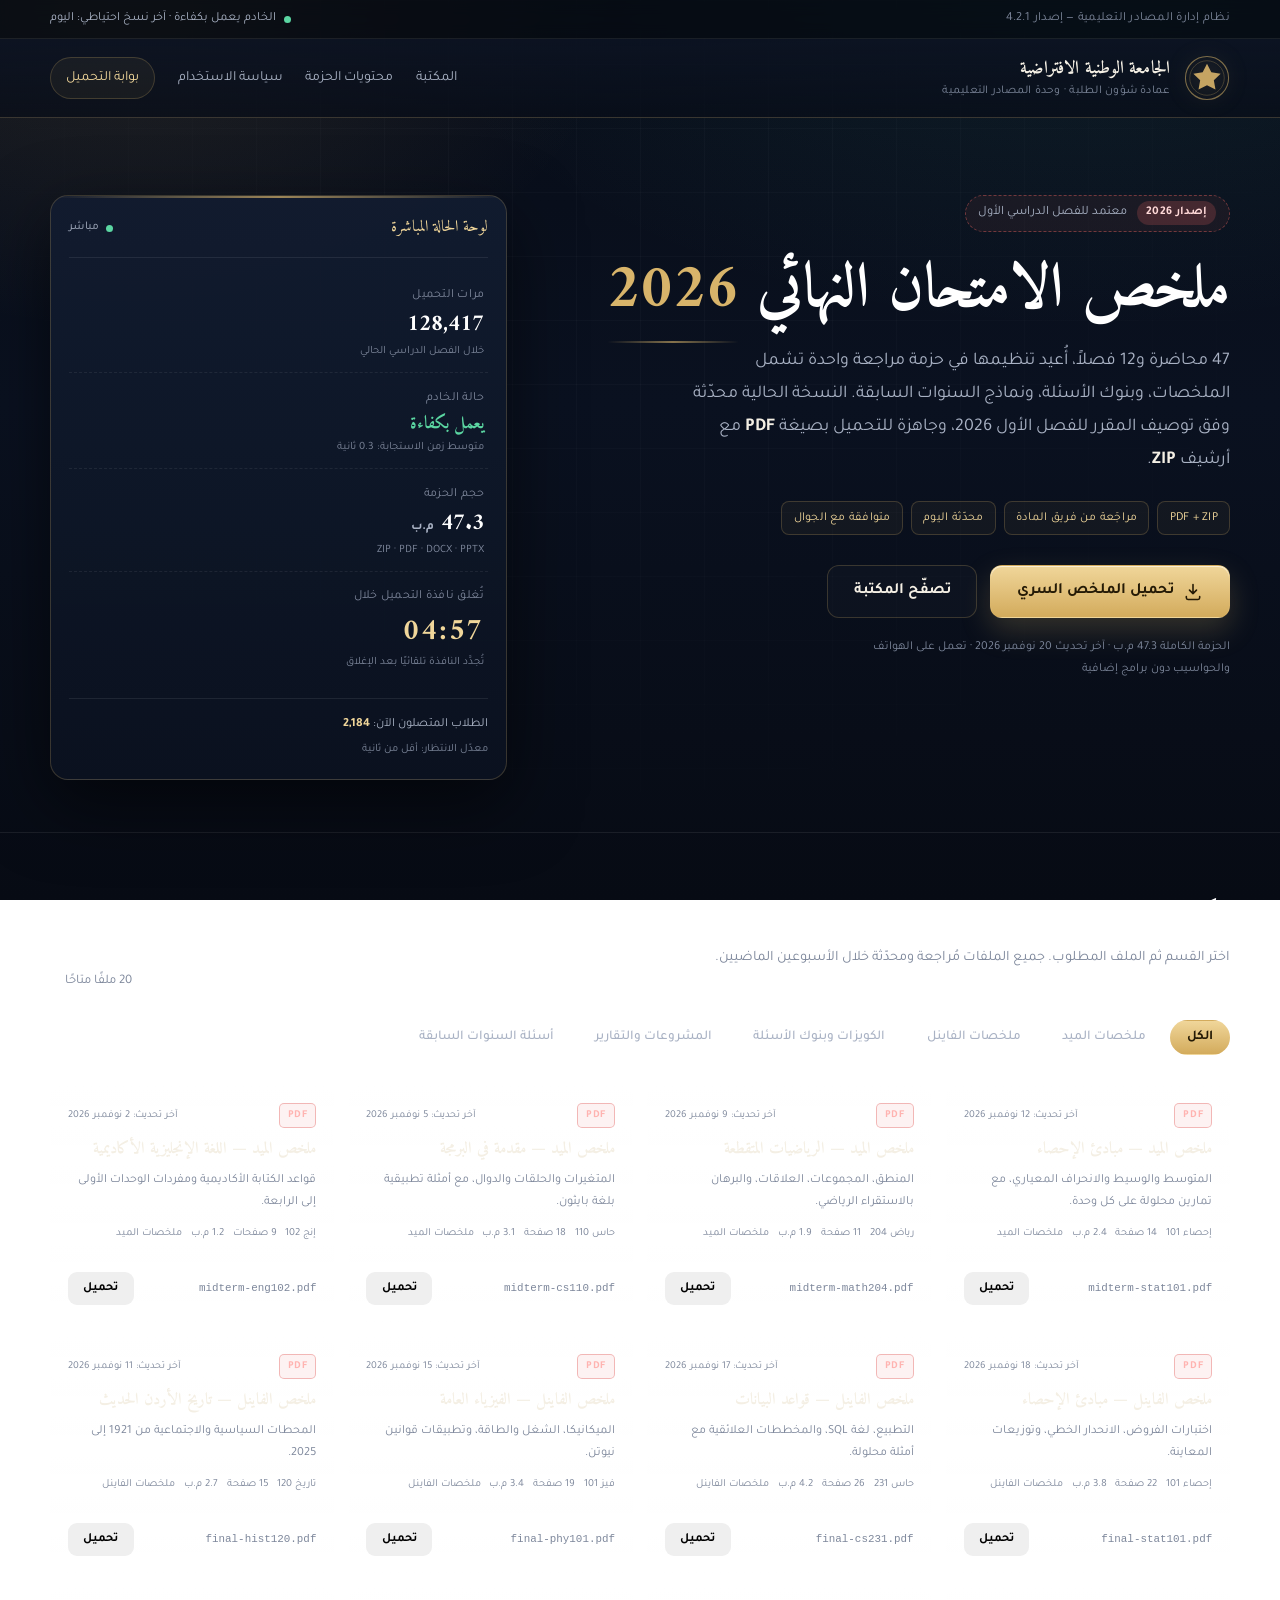
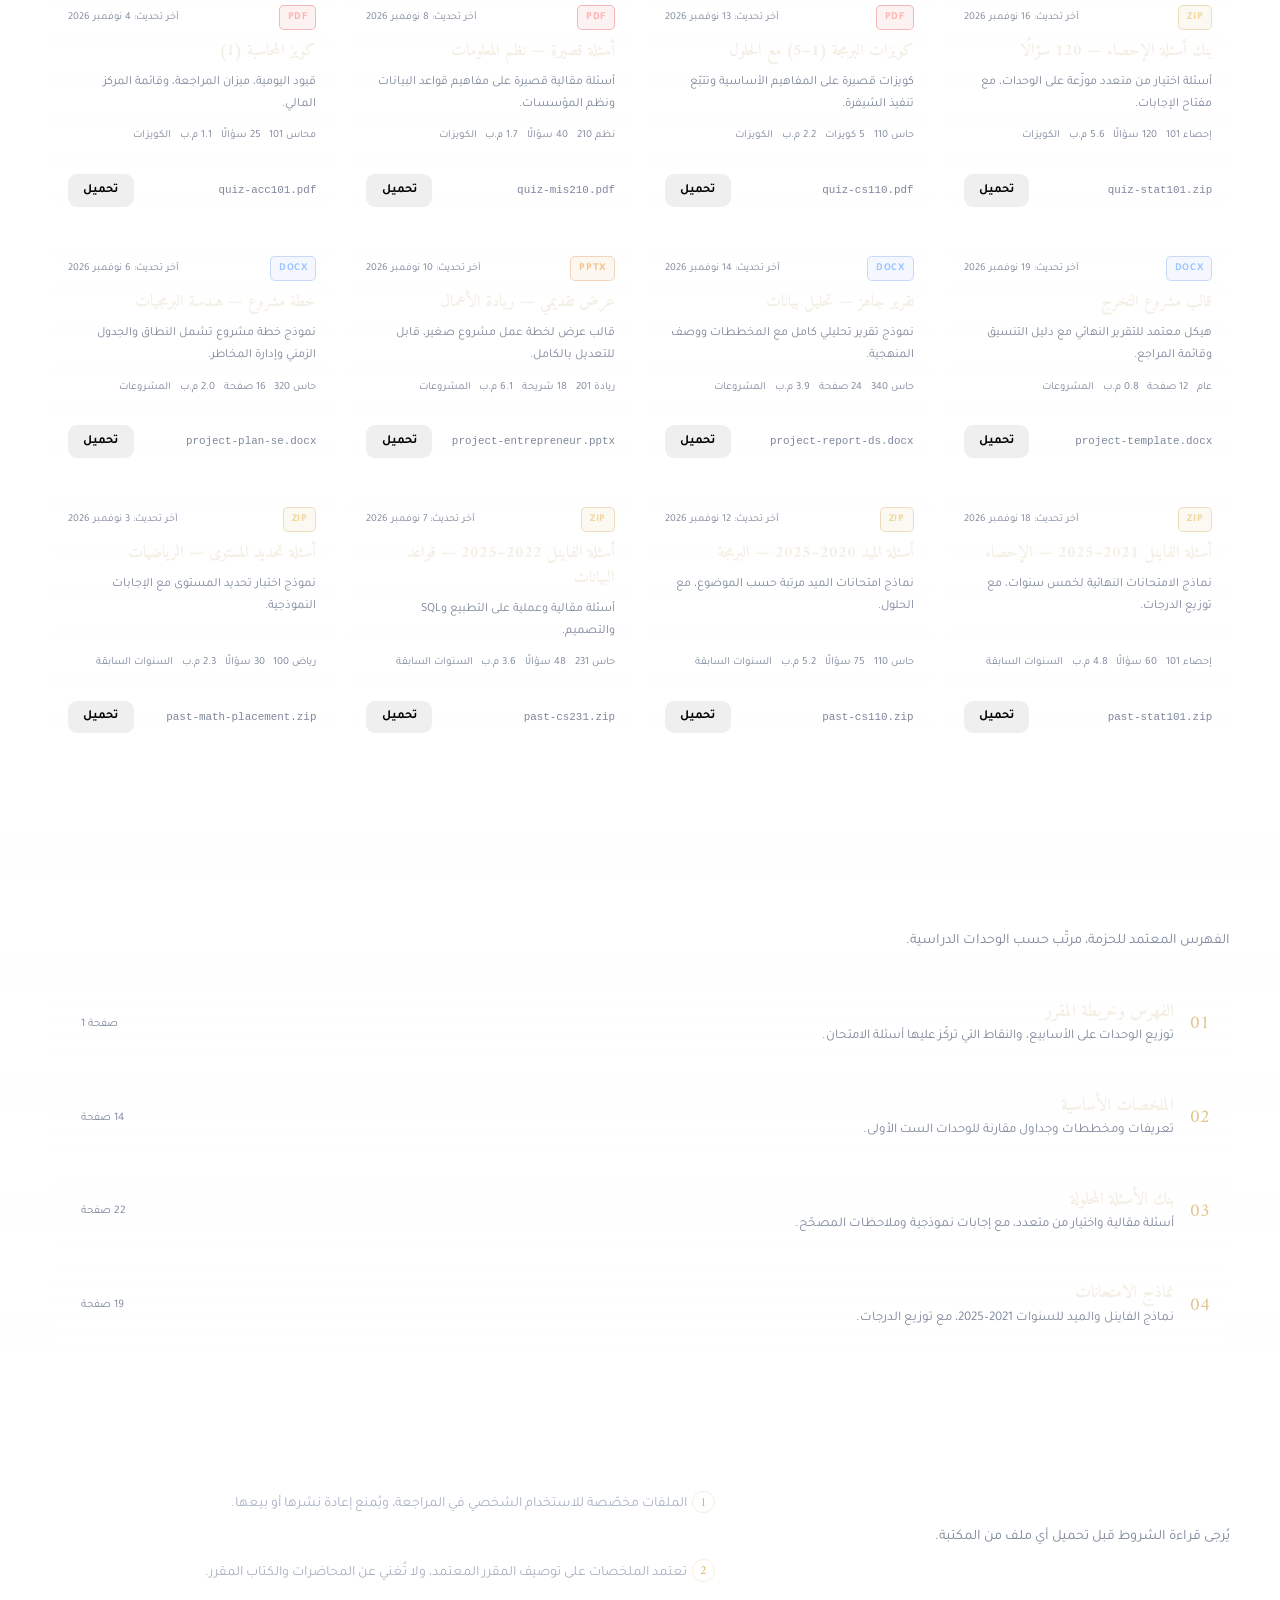
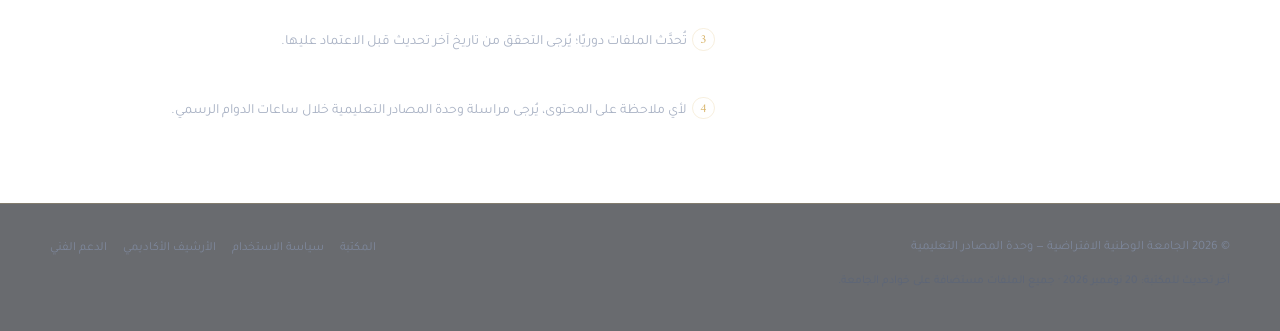
==== commit 21325812: "إصلاح التفاف عبارة صيغ الملف في واجهة الهاتف" ====
--- a/index.html
+++ b/index.html
@@ -56,7 +56,7 @@
         <p class="lede">
           47 محاضرة و12 فصلاً، أُعيد تنظيمها في حزمة مراجعة واحدة تشمل الملخصات،
           وبنوك الأسئلة، ونماذج السنوات السابقة. النسخة الحالية محدّثة وفق توصيف
-          المقرر للفصل الأول 2026، وجاهزة للتحميل بصيغ <strong>PDF وZIP</strong>.
+          المقرر للفصل الأول 2026، وجاهزة للتحميل بصيغة <strong>PDF</strong> مع أرشيف <strong>ZIP</strong>.
         </p>
 
         <div class="chips" aria-label="مواصفات الحزمة">
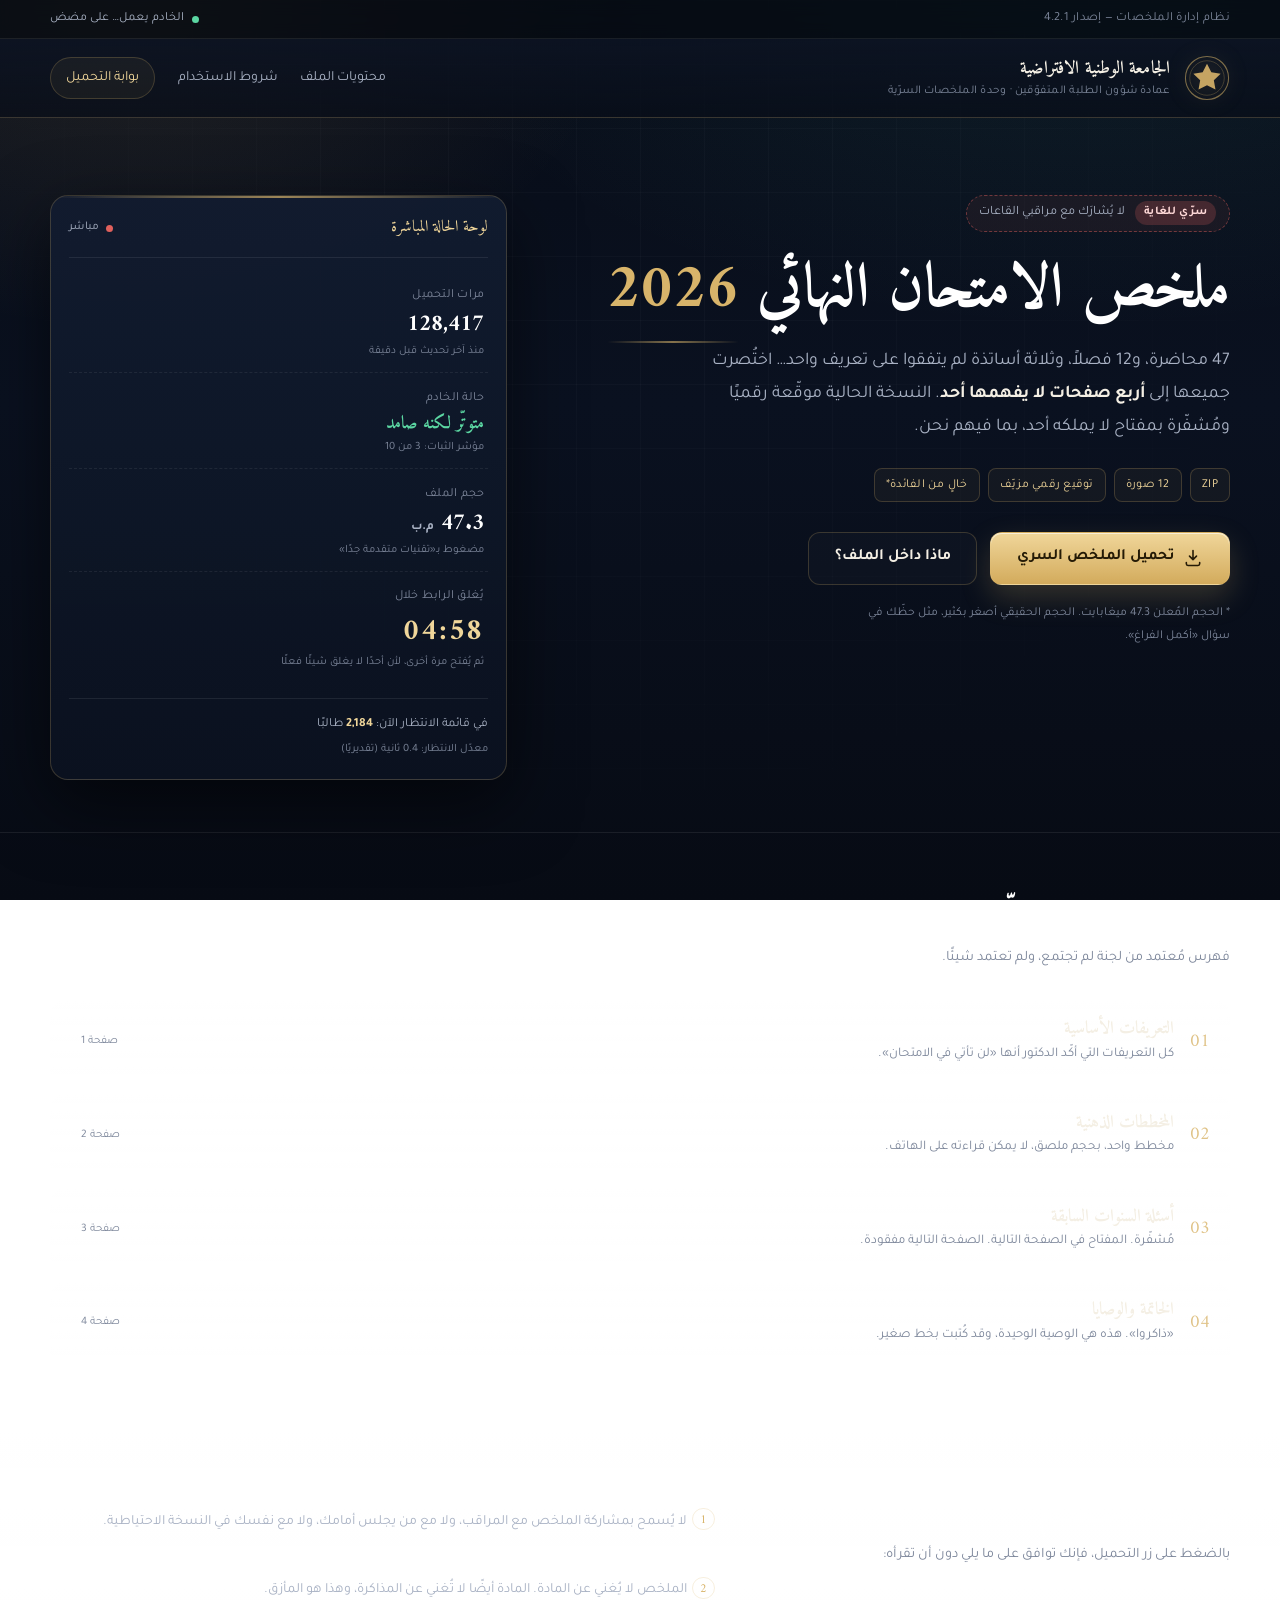
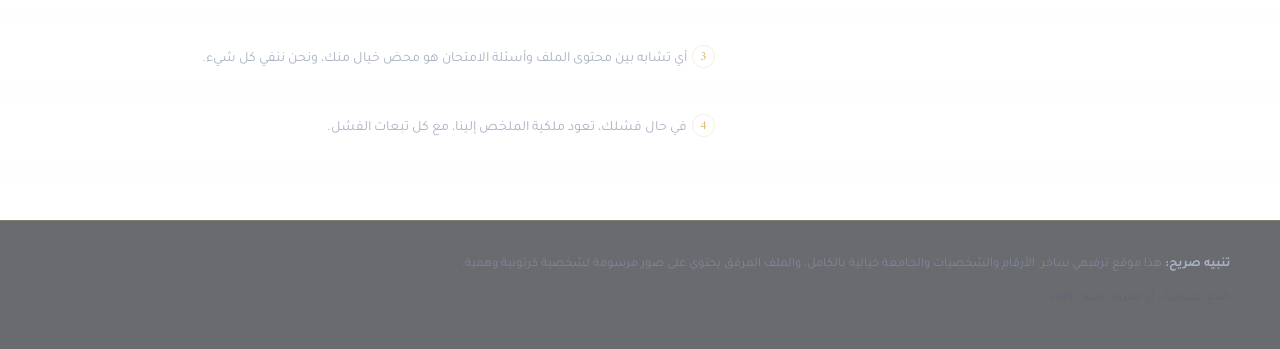
==== commit 457f9aa8: "استعادة الموقع الأول بنسخته الساخرة الأصلية، وإبقاء الأرشيف الجدي كما هو" ====
--- a/index.html
+++ b/index.html
@@ -4,10 +4,10 @@
 <meta charset="utf-8">
 <meta name="viewport" content="width=device-width, initial-scale=1">
 <title>ملخص الامتحان النهائي 2026 — النسخة السرية</title>
-<meta name="description" content="حزمة المراجعة النهائية للفصل الدراسي الأول 2026: ملخصات، كويزات، مشروعات، وأسئلة السنوات السابقة، جاهزة للتحميل بصيغ PDF وZIP.">
+<meta name="description" content="بوابة أكاديمية ساخرة لتحميل «ملخص الامتحان النهائي — النسخة السرية». موقع ترفيهي، والبيانات كلها خيالية.">
 <meta name="theme-color" content="#0a1020">
 <meta property="og:title" content="ملخص الامتحان النهائي 2026 — النسخة السرية">
-<meta property="og:description" content="47 محاضرة أُعيد تنظيمها في حزمة مراجعة واحدة. النسخة الحالية محدّثة وفق توصيف المقرر.">
+<meta property="og:description" content="47 محاضرة اختُصرت إلى 4 صفحات لا يفهمها أحد. الرابط يُغلق قريبًا.">
 <meta property="og:type" content="website">
 <link rel="icon" href="assets/favicon.svg" type="image/svg+xml">
 <link rel="preconnect" href="https://fonts.googleapis.com">
@@ -20,8 +20,8 @@
 
 <div class="topbar">
   <div class="wrap topbar__in">
-    <span class="topbar__sys">نظام إدارة المصادر التعليمية — إصدار 4.2.1</span>
-    <span class="topbar__status"><i class="dot"></i> الخادم يعمل بكفاءة · آخر نسخ احتياطي: اليوم</span>
+    <span class="topbar__sys">نظام إدارة الملخصات — إصدار 4.2.1</span>
+    <span class="topbar__status"><i class="dot"></i> الخادم يعمل… على مضض</span>
   </div>
 </div>
 
@@ -35,13 +35,12 @@
       </svg>
       <div class="brand__txt">
         <strong>الجامعة الوطنية الافتراضية</strong>
-        <span>عمادة شؤون الطلبة · وحدة المصادر التعليمية</span>
+        <span>عمادة شؤون الطلبة المتفوّقين · وحدة الملخصات السرّية</span>
       </div>
     </div>
     <nav class="masthead__nav" aria-label="روابط عامة">
-      <a href="#library">المكتبة</a>
-      <a href="#contents">محتويات الحزمة</a>
-      <a href="#policy">سياسة الاستخدام</a>
+      <a href="#contents">محتويات الملف</a>
+      <a href="#rules">شروط الاستخدام</a>
       <a href="#main" class="nav-cta">بوابة التحميل</a>
     </nav>
   </div>
@@ -51,479 +50,94 @@
   <section class="hero">
     <div class="wrap hero__grid">
       <div class="hero__copy">
-        <p class="tag"><span>إصدار 2026</span> معتمد للفصل الدراسي الأول</p>
+        <p class="tag"><span>سرّي للغاية</span> لا يُشارَك مع مراقبي القاعات</p>
         <h1>ملخص الامتحان النهائي <span class="year">2026</span></h1>
         <p class="lede">
-          47 محاضرة و12 فصلاً، أُعيد تنظيمها في حزمة مراجعة واحدة تشمل الملخصات،
-          وبنوك الأسئلة، ونماذج السنوات السابقة. النسخة الحالية محدّثة وفق توصيف
-          المقرر للفصل الأول 2026، وجاهزة للتحميل بصيغة <strong>PDF</strong> مع أرشيف <strong>ZIP</strong>.
+          47 محاضرة، و12 فصلاً، وثلاثة أساتذة لم يتفقوا على تعريف واحد…
+          اختُصرت جميعها إلى <strong>أربع صفحات لا يفهمها أحد</strong>.
+          النسخة الحالية موقّعة رقميًا ومُشفّرة بمفتاح لا يملكه أحد، بما فيهم نحن.
         </p>
 
-        <div class="chips" aria-label="مواصفات الحزمة">
-          <span class="chip">PDF + ZIP</span>
-          <span class="chip">مراجَعة من فريق المادة</span>
-          <span class="chip">محدّثة اليوم</span>
-          <span class="chip">متوافقة مع الجوال</span>
+        <div class="chips" aria-label="مواصفات الملف">
+          <span class="chip">ZIP</span>
+          <span class="chip">12 صورة</span>
+          <span class="chip">توقيع رقمي مزيّف</span>
+          <span class="chip">خالٍ من الفائدة*</span>
         </div>
 
         <div class="cta-row">
-          <button class="btn btn--primary js-download" id="downloadBtn" type="button" data-title="ملخص الامتحان النهائي — النسخة الكاملة">
+          <button class="btn btn--primary" id="downloadBtn" type="button">
             <svg viewBox="0 0 24 24" aria-hidden="true"><path d="M12 3v11m0 0l-4.2-4.2M12 14l4.2-4.2M4 17.5V19a2 2 0 002 2h12a2 2 0 002-2v-1.5" fill="none" stroke="currentColor" stroke-width="1.9" stroke-linecap="round" stroke-linejoin="round"/></svg>
             تحميل الملخص السري
           </button>
-          <a class="btn btn--ghost" href="#library">تصفّح المكتبة</a>
-        </div>
-        <p class="hero__note">
-          الحزمة الكاملة 47.3 م.ب · آخر تحديث 20 نوفمبر 2026 · تعمل على الهواتف والحواسيب دون برامج إضافية
+          <a class="btn btn--ghost" href="#contents">ماذا داخل الملف؟</a>
+        </div>
+        <p class="fineprint">
+          * الحجم المُعلن 47.3 ميغابايت. الحجم الحقيقي أصغر بكثير، مثل حظّك في سؤال «أكمل الفراغ».
         </p>
       </div>
 
       <aside class="hero__panel" aria-label="لوحة حالة التحميل">
         <div class="panel__head">
           <span class="panel__title">لوحة الحالة المباشرة</span>
-          <span class="live"><i class="dot"></i> مباشر</span>
+          <span class="live"><i class="dot dot--red"></i> مباشر</span>
         </div>
 
         <div class="stats">
           <div class="stat">
             <span class="stat__label">مرات التحميل</span>
             <strong class="stat__value" id="statDownloads">128,417</strong>
-            <span class="stat__hint">خلال الفصل الدراسي الحالي</span>
+            <span class="stat__hint">منذ آخر تحديث قبل دقيقة</span>
           </div>
           <div class="stat">
             <span class="stat__label">حالة الخادم</span>
-            <strong class="stat__value stat__value--ok">يعمل بكفاءة</strong>
-            <span class="stat__hint">متوسط زمن الاستجابة: 0.3 ثانية</span>
+            <strong class="stat__value stat__value--ok">متوتّر لكنه صامد</strong>
+            <span class="stat__hint">مؤشر الثبات: 3 من 10</span>
           </div>
           <div class="stat">
-            <span class="stat__label">حجم الحزمة</span>
+            <span class="stat__label">حجم الملف</span>
             <strong class="stat__value">47.3 <small>م.ب</small></strong>
-            <span class="stat__hint">ZIP · PDF · DOCX · PPTX</span>
+            <span class="stat__hint">مضغوط بـ«تقنيات متقدمة جدًا»</span>
           </div>
           <div class="stat stat--timer">
-            <span class="stat__label">تُغلق نافذة التحميل خلال</span>
+            <span class="stat__label">يُغلق الرابط خلال</span>
             <strong class="stat__value stat__value--timer" id="countdown" aria-live="off">04:59</strong>
-            <span class="stat__hint" id="countdownHint">تُجدَّد النافذة تلقائيًا بعد الإغلاق</span>
+            <span class="stat__hint" id="countdownHint">ثم يُفتح مرة أخرى، لأن أحدًا لا يغلق شيئًا فعلًا</span>
           </div>
         </div>
 
         <div class="queue">
-          <span>الطلاب المتصلون الآن: <b id="queueNum">2,184</b></span>
-          <span class="queue__note">معدّل الانتظار: أقل من ثانية</span>
+          <span>في قائمة الانتظار الآن: <b id="queueNum">2,184</b> طالبًا</span>
+          <span class="queue__note">معدّل الانتظار: 0.4 ثانية (تقديريًا)</span>
         </div>
       </aside>
     </div>
   </section>
 
-  <!-- ============================ مكتبة الملفات ============================ -->
-  <section class="band" id="library">
+  <section class="band" id="contents">
     <div class="wrap">
-      <div class="library__head">
-        <div>
-          <h2 class="section-title">مكتبة الملفات</h2>
-          <p class="section-sub">اختر القسم ثم الملف المطلوب. جميع الملفات مُراجعة ومحدّثة خلال الأسبوعين الماضيين.</p>
-        </div>
-        <p class="library__count" id="libraryCount" aria-live="polite">20 ملفًا متاحًا</p>
-      </div>
-
-      <div class="tabs" role="tablist" aria-label="أقسام المكتبة">
-        <button class="tab is-active" role="tab" aria-selected="true" data-cat="all" id="tab-all" aria-controls="cards">الكل</button>
-        <button class="tab" role="tab" aria-selected="false" data-cat="midterm" id="tab-midterm" aria-controls="cards">ملخصات الميد</button>
-        <button class="tab" role="tab" aria-selected="false" data-cat="final" id="tab-final" aria-controls="cards">ملخصات الفاينل</button>
-        <button class="tab" role="tab" aria-selected="false" data-cat="quizzes" id="tab-quizzes" aria-controls="cards">الكويزات وبنوك الأسئلة</button>
-        <button class="tab" role="tab" aria-selected="false" data-cat="projects" id="tab-projects" aria-controls="cards">المشروعات والتقارير</button>
-        <button class="tab" role="tab" aria-selected="false" data-cat="past" id="tab-past" aria-controls="cards">أسئلة السنوات السابقة</button>
-      </div>
-
-      <div class="cards" id="cards" role="tabpanel" aria-labelledby="tab-all" tabindex="0">
-        <article class="card" data-cat="midterm">
-          <div class="card__top">
-            <span class="card__type card__type--pdf">PDF</span>
-            <span class="card__date">آخر تحديث: 12 نوفمبر 2026</span>
-          </div>
-          <h3 class="card__title">ملخص الميد — مبادئ الإحصاء</h3>
-          <p class="card__desc">المتوسط والوسيط والانحراف المعياري، مع تمارين محلولة على كل وحدة.</p>
-          <ul class="card__meta">
-            <li>إحصاء 101</li>
-            <li>14 صفحة</li>
-            <li>2.4 م.ب</li>
-            <li>ملخصات الميد</li>
-          </ul>
-          <div class="card__foot">
-            <code class="card__file" dir="ltr">midterm-stat101.pdf</code>
-            <button class="btn btn--sm js-download" type="button" data-title="ملخص الميد — مبادئ الإحصاء" data-file="midterm-stat101.pdf">تحميل</button>
-          </div>
-        </article>
-        <article class="card" data-cat="midterm">
-          <div class="card__top">
-            <span class="card__type card__type--pdf">PDF</span>
-            <span class="card__date">آخر تحديث: 9 نوفمبر 2026</span>
-          </div>
-          <h3 class="card__title">ملخص الميد — الرياضيات المتقطعة</h3>
-          <p class="card__desc">المنطق، المجموعات، العلاقات، والبرهان بالاستقراء الرياضي.</p>
-          <ul class="card__meta">
-            <li>رياض 204</li>
-            <li>11 صفحة</li>
-            <li>1.9 م.ب</li>
-            <li>ملخصات الميد</li>
-          </ul>
-          <div class="card__foot">
-            <code class="card__file" dir="ltr">midterm-math204.pdf</code>
-            <button class="btn btn--sm js-download" type="button" data-title="ملخص الميد — الرياضيات المتقطعة" data-file="midterm-math204.pdf">تحميل</button>
-          </div>
-        </article>
-        <article class="card" data-cat="midterm">
-          <div class="card__top">
-            <span class="card__type card__type--pdf">PDF</span>
-            <span class="card__date">آخر تحديث: 5 نوفمبر 2026</span>
-          </div>
-          <h3 class="card__title">ملخص الميد — مقدمة في البرمجة</h3>
-          <p class="card__desc">المتغيرات والحلقات والدوال، مع أمثلة تطبيقية بلغة بايثون.</p>
-          <ul class="card__meta">
-            <li>حاس 110</li>
-            <li>18 صفحة</li>
-            <li>3.1 م.ب</li>
-            <li>ملخصات الميد</li>
-          </ul>
-          <div class="card__foot">
-            <code class="card__file" dir="ltr">midterm-cs110.pdf</code>
-            <button class="btn btn--sm js-download" type="button" data-title="ملخص الميد — مقدمة في البرمجة" data-file="midterm-cs110.pdf">تحميل</button>
-          </div>
-        </article>
-        <article class="card" data-cat="midterm">
-          <div class="card__top">
-            <span class="card__type card__type--pdf">PDF</span>
-            <span class="card__date">آخر تحديث: 2 نوفمبر 2026</span>
-          </div>
-          <h3 class="card__title">ملخص الميد — اللغة الإنجليزية الأكاديمية</h3>
-          <p class="card__desc">قواعد الكتابة الأكاديمية ومفردات الوحدات الأولى إلى الرابعة.</p>
-          <ul class="card__meta">
-            <li>إنج 102</li>
-            <li>9 صفحات</li>
-            <li>1.2 م.ب</li>
-            <li>ملخصات الميد</li>
-          </ul>
-          <div class="card__foot">
-            <code class="card__file" dir="ltr">midterm-eng102.pdf</code>
-            <button class="btn btn--sm js-download" type="button" data-title="ملخص الميد — اللغة الإنجليزية الأكاديمية" data-file="midterm-eng102.pdf">تحميل</button>
-          </div>
-        </article>
-        <article class="card" data-cat="final">
-          <div class="card__top">
-            <span class="card__type card__type--pdf">PDF</span>
-            <span class="card__date">آخر تحديث: 18 نوفمبر 2026</span>
-          </div>
-          <h3 class="card__title">ملخص الفاينل — مبادئ الإحصاء</h3>
-          <p class="card__desc">اختبارات الفروض، الانحدار الخطي، وتوزيعات المعاينة.</p>
-          <ul class="card__meta">
-            <li>إحصاء 101</li>
-            <li>22 صفحة</li>
-            <li>3.8 م.ب</li>
-            <li>ملخصات الفاينل</li>
-          </ul>
-          <div class="card__foot">
-            <code class="card__file" dir="ltr">final-stat101.pdf</code>
-            <button class="btn btn--sm js-download" type="button" data-title="ملخص الفاينل — مبادئ الإحصاء" data-file="final-stat101.pdf">تحميل</button>
-          </div>
-        </article>
-        <article class="card" data-cat="final">
-          <div class="card__top">
-            <span class="card__type card__type--pdf">PDF</span>
-            <span class="card__date">آخر تحديث: 17 نوفمبر 2026</span>
-          </div>
-          <h3 class="card__title">ملخص الفاينل — قواعد البيانات</h3>
-          <p class="card__desc">التطبيع، لغة SQL، والمخططات العلائقية مع أمثلة محلولة.</p>
-          <ul class="card__meta">
-            <li>حاس 231</li>
-            <li>26 صفحة</li>
-            <li>4.2 م.ب</li>
-            <li>ملخصات الفاينل</li>
-          </ul>
-          <div class="card__foot">
-            <code class="card__file" dir="ltr">final-cs231.pdf</code>
-            <button class="btn btn--sm js-download" type="button" data-title="ملخص الفاينل — قواعد البيانات" data-file="final-cs231.pdf">تحميل</button>
-          </div>
-        </article>
-        <article class="card" data-cat="final">
-          <div class="card__top">
-            <span class="card__type card__type--pdf">PDF</span>
-            <span class="card__date">آخر تحديث: 15 نوفمبر 2026</span>
-          </div>
-          <h3 class="card__title">ملخص الفاينل — الفيزياء العامة</h3>
-          <p class="card__desc">الميكانيكا، الشغل والطاقة، وتطبيقات قوانين نيوتن.</p>
-          <ul class="card__meta">
-            <li>فيز 101</li>
-            <li>19 صفحة</li>
-            <li>3.4 م.ب</li>
-            <li>ملخصات الفاينل</li>
-          </ul>
-          <div class="card__foot">
-            <code class="card__file" dir="ltr">final-phy101.pdf</code>
-            <button class="btn btn--sm js-download" type="button" data-title="ملخص الفاينل — الفيزياء العامة" data-file="final-phy101.pdf">تحميل</button>
-          </div>
-        </article>
-        <article class="card" data-cat="final">
-          <div class="card__top">
-            <span class="card__type card__type--pdf">PDF</span>
-            <span class="card__date">آخر تحديث: 11 نوفمبر 2026</span>
-          </div>
-          <h3 class="card__title">ملخص الفاينل — تاريخ الأردن الحديث</h3>
-          <p class="card__desc">المحطات السياسية والاجتماعية من 1921 إلى 2025.</p>
-          <ul class="card__meta">
-            <li>تاريخ 120</li>
-            <li>15 صفحة</li>
-            <li>2.7 م.ب</li>
-            <li>ملخصات الفاينل</li>
-          </ul>
-          <div class="card__foot">
-            <code class="card__file" dir="ltr">final-hist120.pdf</code>
-            <button class="btn btn--sm js-download" type="button" data-title="ملخص الفاينل — تاريخ الأردن الحديث" data-file="final-hist120.pdf">تحميل</button>
-          </div>
-        </article>
-        <article class="card" data-cat="quizzes">
-          <div class="card__top">
-            <span class="card__type card__type--zip">ZIP</span>
-            <span class="card__date">آخر تحديث: 16 نوفمبر 2026</span>
-          </div>
-          <h3 class="card__title">بنك أسئلة الإحصاء — 120 سؤالًا</h3>
-          <p class="card__desc">أسئلة اختيار من متعدد موزّعة على الوحدات، مع مفتاح الإجابات.</p>
-          <ul class="card__meta">
-            <li>إحصاء 101</li>
-            <li>120 سؤالًا</li>
-            <li>5.6 م.ب</li>
-            <li>الكويزات</li>
-          </ul>
-          <div class="card__foot">
-            <code class="card__file" dir="ltr">quiz-stat101.zip</code>
-            <button class="btn btn--sm js-download" type="button" data-title="بنك أسئلة الإحصاء — 120 سؤالًا" data-file="quiz-stat101.zip">تحميل</button>
-          </div>
-        </article>
-        <article class="card" data-cat="quizzes">
-          <div class="card__top">
-            <span class="card__type card__type--pdf">PDF</span>
-            <span class="card__date">آخر تحديث: 13 نوفمبر 2026</span>
-          </div>
-          <h3 class="card__title">كويزات البرمجة (1–5) مع الحلول</h3>
-          <p class="card__desc">كويزات قصيرة على المفاهيم الأساسية وتتبّع تنفيذ الشيفرة.</p>
-          <ul class="card__meta">
-            <li>حاس 110</li>
-            <li>5 كويزات</li>
-            <li>2.2 م.ب</li>
-            <li>الكويزات</li>
-          </ul>
-          <div class="card__foot">
-            <code class="card__file" dir="ltr">quiz-cs110.pdf</code>
-            <button class="btn btn--sm js-download" type="button" data-title="كويزات البرمجة (1–5) مع الحلول" data-file="quiz-cs110.pdf">تحميل</button>
-          </div>
-        </article>
-        <article class="card" data-cat="quizzes">
-          <div class="card__top">
-            <span class="card__type card__type--pdf">PDF</span>
-            <span class="card__date">آخر تحديث: 8 نوفمبر 2026</span>
-          </div>
-          <h3 class="card__title">أسئلة قصيرة — نظم المعلومات</h3>
-          <p class="card__desc">أسئلة مقالية قصيرة على مفاهيم قواعد البيانات ونظم المؤسسات.</p>
-          <ul class="card__meta">
-            <li>نظم 210</li>
-            <li>40 سؤالًا</li>
-            <li>1.7 م.ب</li>
-            <li>الكويزات</li>
-          </ul>
-          <div class="card__foot">
-            <code class="card__file" dir="ltr">quiz-mis210.pdf</code>
-            <button class="btn btn--sm js-download" type="button" data-title="أسئلة قصيرة — نظم المعلومات" data-file="quiz-mis210.pdf">تحميل</button>
-          </div>
-        </article>
-        <article class="card" data-cat="quizzes">
-          <div class="card__top">
-            <span class="card__type card__type--pdf">PDF</span>
-            <span class="card__date">آخر تحديث: 4 نوفمبر 2026</span>
-          </div>
-          <h3 class="card__title">كويز المحاسبة (1)</h3>
-          <p class="card__desc">قيود اليومية، ميزان المراجعة، وقائمة المركز المالي.</p>
-          <ul class="card__meta">
-            <li>محاس 101</li>
-            <li>25 سؤالًا</li>
-            <li>1.1 م.ب</li>
-            <li>الكويزات</li>
-          </ul>
-          <div class="card__foot">
-            <code class="card__file" dir="ltr">quiz-acc101.pdf</code>
-            <button class="btn btn--sm js-download" type="button" data-title="كويز المحاسبة (1)" data-file="quiz-acc101.pdf">تحميل</button>
-          </div>
-        </article>
-        <article class="card" data-cat="projects">
-          <div class="card__top">
-            <span class="card__type card__type--docx">DOCX</span>
-            <span class="card__date">آخر تحديث: 19 نوفمبر 2026</span>
-          </div>
-          <h3 class="card__title">قالب مشروع التخرج</h3>
-          <p class="card__desc">هيكل معتمد للتقرير النهائي مع دليل التنسيق وقائمة المراجع.</p>
-          <ul class="card__meta">
-            <li>عام</li>
-            <li>12 صفحة</li>
-            <li>0.8 م.ب</li>
-            <li>المشروعات</li>
-          </ul>
-          <div class="card__foot">
-            <code class="card__file" dir="ltr">project-template.docx</code>
-            <button class="btn btn--sm js-download" type="button" data-title="قالب مشروع التخرج" data-file="project-template.docx">تحميل</button>
-          </div>
-        </article>
-        <article class="card" data-cat="projects">
-          <div class="card__top">
-            <span class="card__type card__type--docx">DOCX</span>
-            <span class="card__date">آخر تحديث: 14 نوفمبر 2026</span>
-          </div>
-          <h3 class="card__title">تقرير جاهز — تحليل بيانات</h3>
-          <p class="card__desc">نموذج تقرير تحليلي كامل مع المخططات ووصف المنهجية.</p>
-          <ul class="card__meta">
-            <li>حاس 340</li>
-            <li>24 صفحة</li>
-            <li>3.9 م.ب</li>
-            <li>المشروعات</li>
-          </ul>
-          <div class="card__foot">
-            <code class="card__file" dir="ltr">project-report-ds.docx</code>
-            <button class="btn btn--sm js-download" type="button" data-title="تقرير جاهز — تحليل بيانات" data-file="project-report-ds.docx">تحميل</button>
-          </div>
-        </article>
-        <article class="card" data-cat="projects">
-          <div class="card__top">
-            <span class="card__type card__type--pptx">PPTX</span>
-            <span class="card__date">آخر تحديث: 10 نوفمبر 2026</span>
-          </div>
-          <h3 class="card__title">عرض تقديمي — ريادة الأعمال</h3>
-          <p class="card__desc">قالب عرض لخطة عمل مشروع صغير، قابل للتعديل بالكامل.</p>
-          <ul class="card__meta">
-            <li>ريادة 201</li>
-            <li>18 شريحة</li>
-            <li>6.1 م.ب</li>
-            <li>المشروعات</li>
-          </ul>
-          <div class="card__foot">
-            <code class="card__file" dir="ltr">project-entrepreneur.pptx</code>
-            <button class="btn btn--sm js-download" type="button" data-title="عرض تقديمي — ريادة الأعمال" data-file="project-entrepreneur.pptx">تحميل</button>
-          </div>
-        </article>
-        <article class="card" data-cat="projects">
-          <div class="card__top">
-            <span class="card__type card__type--docx">DOCX</span>
-            <span class="card__date">آخر تحديث: 6 نوفمبر 2026</span>
-          </div>
-          <h3 class="card__title">خطة مشروع — هندسة البرمجيات</h3>
-          <p class="card__desc">نموذج خطة مشروع تشمل النطاق والجدول الزمني وإدارة المخاطر.</p>
-          <ul class="card__meta">
-            <li>حاس 320</li>
-            <li>16 صفحة</li>
-            <li>2.0 م.ب</li>
-            <li>المشروعات</li>
-          </ul>
-          <div class="card__foot">
-            <code class="card__file" dir="ltr">project-plan-se.docx</code>
-            <button class="btn btn--sm js-download" type="button" data-title="خطة مشروع — هندسة البرمجيات" data-file="project-plan-se.docx">تحميل</button>
-          </div>
-        </article>
-        <article class="card" data-cat="past">
-          <div class="card__top">
-            <span class="card__type card__type--zip">ZIP</span>
-            <span class="card__date">آخر تحديث: 18 نوفمبر 2026</span>
-          </div>
-          <h3 class="card__title">أسئلة الفاينل 2021–2025 — الإحصاء</h3>
-          <p class="card__desc">نماذج الامتحانات النهائية لخمس سنوات، مع توزيع الدرجات.</p>
-          <ul class="card__meta">
-            <li>إحصاء 101</li>
-            <li>60 سؤالًا</li>
-            <li>4.8 م.ب</li>
-            <li>السنوات السابقة</li>
-          </ul>
-          <div class="card__foot">
-            <code class="card__file" dir="ltr">past-stat101.zip</code>
-            <button class="btn btn--sm js-download" type="button" data-title="أسئلة الفاينل 2021–2025 — الإحصاء" data-file="past-stat101.zip">تحميل</button>
-          </div>
-        </article>
-        <article class="card" data-cat="past">
-          <div class="card__top">
-            <span class="card__type card__type--zip">ZIP</span>
-            <span class="card__date">آخر تحديث: 12 نوفمبر 2026</span>
-          </div>
-          <h3 class="card__title">أسئلة الميد 2020–2025 — البرمجة</h3>
-          <p class="card__desc">نماذج امتحانات الميد مرتبة حسب الموضوع، مع الحلول.</p>
-          <ul class="card__meta">
-            <li>حاس 110</li>
-            <li>75 سؤالًا</li>
-            <li>5.2 م.ب</li>
-            <li>السنوات السابقة</li>
-          </ul>
-          <div class="card__foot">
-            <code class="card__file" dir="ltr">past-cs110.zip</code>
-            <button class="btn btn--sm js-download" type="button" data-title="أسئلة الميد 2020–2025 — البرمجة" data-file="past-cs110.zip">تحميل</button>
-          </div>
-        </article>
-        <article class="card" data-cat="past">
-          <div class="card__top">
-            <span class="card__type card__type--zip">ZIP</span>
-            <span class="card__date">آخر تحديث: 7 نوفمبر 2026</span>
-          </div>
-          <h3 class="card__title">أسئلة الفاينل 2022–2025 — قواعد البيانات</h3>
-          <p class="card__desc">أسئلة مقالية وعملية على التطبيع وSQL والتصميم.</p>
-          <ul class="card__meta">
-            <li>حاس 231</li>
-            <li>48 سؤالًا</li>
-            <li>3.6 م.ب</li>
-            <li>السنوات السابقة</li>
-          </ul>
-          <div class="card__foot">
-            <code class="card__file" dir="ltr">past-cs231.zip</code>
-            <button class="btn btn--sm js-download" type="button" data-title="أسئلة الفاينل 2022–2025 — قواعد البيانات" data-file="past-cs231.zip">تحميل</button>
-          </div>
-        </article>
-        <article class="card" data-cat="past">
-          <div class="card__top">
-            <span class="card__type card__type--zip">ZIP</span>
-            <span class="card__date">آخر تحديث: 3 نوفمبر 2026</span>
-          </div>
-          <h3 class="card__title">أسئلة تحديد المستوى — الرياضيات</h3>
-          <p class="card__desc">نموذج اختبار تحديد المستوى مع الإجابات النموذجية.</p>
-          <ul class="card__meta">
-            <li>رياض 100</li>
-            <li>30 سؤالًا</li>
-            <li>2.3 م.ب</li>
-            <li>السنوات السابقة</li>
-          </ul>
-          <div class="card__foot">
-            <code class="card__file" dir="ltr">past-math-placement.zip</code>
-            <button class="btn btn--sm js-download" type="button" data-title="أسئلة تحديد المستوى — الرياضيات" data-file="past-math-placement.zip">تحميل</button>
-          </div>
-        </article>
-      </div>
+      <h2 class="section-title">محتويات النسخة السرّية</h2>
+      <p class="section-sub">فهرس مُعتمد من لجنة لم تجتمع، ولم تعتمد شيئًا.</p>
+      <ol class="toc">
+        <li><span class="toc__n">01</span><div><h3>التعريفات الأساسية</h3><p>كل التعريفات التي أكّد الدكتور أنها «لن تأتي في الامتحان».</p></div><span class="toc__p">صفحة 1</span></li>
+        <li><span class="toc__n">02</span><div><h3>المخططات الذهنية</h3><p>مخطط واحد، بحجم ملصق، لا يمكن قراءته على الهاتف.</p></div><span class="toc__p">صفحة 2</span></li>
+        <li><span class="toc__n">03</span><div><h3>أسئلة السنوات السابقة</h3><p>مُشفّرة. المفتاح في الصفحة التالية. الصفحة التالية مفقودة.</p></div><span class="toc__p">صفحة 3</span></li>
+        <li><span class="toc__n">04</span><div><h3>الخاتمة والوصايا</h3><p>«ذاكروا». هذه هي الوصية الوحيدة، وقد كُتبت بخط صغير.</p></div><span class="toc__p">صفحة 4</span></li>
+      </ol>
     </div>
   </section>
 
-  <section class="band band--alt" id="contents">
-    <div class="wrap">
-      <h2 class="section-title">محتويات الحزمة الكاملة</h2>
-      <p class="section-sub">الفهرس المعتمد للحزمة، مرتّب حسب الوحدات الدراسية.</p>
-      <ol class="toc">
-        <li><span class="toc__n">01</span><div><h3>الفهرس وخريطة المقرر</h3><p>توزيع الوحدات على الأسابيع، والنقاط التي تركّز عليها أسئلة الامتحان.</p></div><span class="toc__p">صفحة 1</span></li>
-        <li><span class="toc__n">02</span><div><h3>الملخصات الأساسية</h3><p>تعريفات ومخططات وجداول مقارنة للوحدات الست الأولى.</p></div><span class="toc__p">14 صفحة</span></li>
-        <li><span class="toc__n">03</span><div><h3>بنك الأسئلة المحلولة</h3><p>أسئلة مقالية واختيار من متعدد، مع إجابات نموذجية وملاحظات المصحّح.</p></div><span class="toc__p">22 صفحة</span></li>
-        <li><span class="toc__n">04</span><div><h3>نماذج الامتحانات</h3><p>نماذج الفاينل والميد للسنوات 2021–2025، مع توزيع الدرجات.</p></div><span class="toc__p">19 صفحة</span></li>
-      </ol>
-    </div>
-  </section>
-
-  <section class="band" id="policy">
+  <section class="band band--alt" id="rules">
     <div class="wrap rules">
       <div>
-        <h2 class="section-title">سياسة الاستخدام</h2>
-        <p class="section-sub">يُرجى قراءة الشروط قبل تحميل أي ملف من المكتبة.</p>
+        <h2 class="section-title">شروط الاستخدام</h2>
+        <p class="section-sub">بالضغط على زر التحميل، فإنك توافق على ما يلي دون أن تقرأه:</p>
       </div>
       <ul class="rules__list">
-        <li>الملفات مخصّصة للاستخدام الشخصي في المراجعة، ويُمنع إعادة نشرها أو بيعها.</li>
-        <li>تعتمد الملخصات على توصيف المقرر المعتمد، ولا تُغني عن المحاضرات والكتاب المقرر.</li>
-        <li>تُحدَّث الملفات دوريًا؛ يُرجى التحقق من تاريخ آخر تحديث قبل الاعتماد عليها.</li>
-        <li>لأي ملاحظة على المحتوى، يُرجى مراسلة وحدة المصادر التعليمية خلال ساعات الدوام الرسمي.</li>
+        <li>لا يُسمح بمشاركة الملخص مع المراقب، ولا مع من يجلس أمامك، ولا مع نفسك في النسخة الاحتياطية.</li>
+        <li>الملخص لا يُغني عن المادة. المادة أيضًا لا تُغني عن المذاكرة، وهذا هو المأزق.</li>
+        <li>أي تشابه بين محتوى الملف وأسئلة الامتحان هو محض خيال منك، ونحن ننفي كل شيء.</li>
+        <li>في حال فشلك، تعود ملكية الملخص إلينا، مع كل تبعات الفشل.</li>
       </ul>
     </div>
   </section>
@@ -531,16 +145,8 @@
 
 <footer class="footer">
   <div class="wrap footer__in">
-    <div class="footer__row">
-      <p class="footer__org">© <span id="year">2026</span> الجامعة الوطنية الافتراضية — وحدة المصادر التعليمية</p>
-      <nav class="footer__links" aria-label="روابط التذييل">
-        <a href="#library">المكتبة</a>
-        <a href="#policy">سياسة الاستخدام</a>
-        <a href="archive.html">الأرشيف الأكاديمي</a>
-        <a href="#main">الدعم الفني</a>
-      </nav>
-    </div>
-    <p class="footer__small">آخر تحديث للمكتبة: 20 نوفمبر 2026 · جميع الملفات مستضافة على خوادم الجامعة.</p>
+    <p><strong>تنبيه صريح:</strong> هذا موقع ترفيهي ساخر. الأرقام والشخصيات والجامعة خيالية بالكامل، والملف المرفق يحتوي على صور مرسومة لشخصية كرتونية وهمية.</p>
+    <p class="footer__small">صُنع للمذاكرة… أو للهروب منها. <span id="year"></span></p>
   </div>
 </footer>
 
@@ -551,7 +157,6 @@
     <div class="modal__steps"><span class="step is-on"></span><span class="step"></span><span class="step"></span><em>الخطوة 2 من 3</em></div>
     <h2 id="verifyTitle">التحقق من الهوية الأكاديمية</h2>
     <p class="modal__sub">نظام صارم. لا استثناءات. لا شفقة. لا مزاح (إلا في هذا السؤال).</p>
-    <p class="modal__file" id="verifyFile">الملف المطلوب: ملخص الامتحان النهائي — النسخة الكاملة</p>
 
     <form id="verifyForm" novalidate>
       <fieldset class="field">
@@ -586,7 +191,6 @@
   <div class="loader__card">
     <p class="loader__eyebrow">الخطوة 3 من 3</p>
     <h2 id="loaderTitle">جارٍ تجهيز النسخة الموقّعة</h2>
-    <p class="loader__file" id="loaderFile"></p>
     <div class="loader__pct"><span id="pct">0</span><small>%</small></div>
     <div class="bar" role="progressbar" aria-valuemin="0" aria-valuemax="100" aria-valuenow="0" id="bar" aria-labelledby="loaderTitle">
       <span class="bar__fill" id="barFill"></span>
--- a/assets/style.css
+++ b/assets/style.css
@@ -502,101 +502,6 @@
 }
 #escapeBtn:hover{background:rgba(30,40,62,.98)}
 
-/* ---------------------------------------------------------- مكتبة الملفات */
-.library__head{
-  display:flex; align-items:flex-end; justify-content:space-between;
-  gap:1rem; flex-wrap:wrap; margin-bottom:1.2rem;
-}
-.library__count{
-  font-size:.82rem; color:var(--muted-2);
-  border:1px solid var(--line-soft); border-radius:999px;
-  padding:.3rem .85rem; white-space:nowrap;
-}
-
-.tabs{
-  display:flex; gap:.45rem; flex-wrap:nowrap; overflow-x:auto;
-  padding-bottom:.6rem; margin-bottom:1.3rem;
-  scrollbar-width:none; -webkit-overflow-scrolling:touch;
-}
-.tabs::-webkit-scrollbar{display:none}
-.tab{
-  flex:0 0 auto;
-  font-family:var(--sans); font-size:.84rem; font-weight:500;
-  color:var(--muted); background:rgba(255,255,255,.025);
-  border:1px solid var(--line-soft); border-radius:999px;
-  padding:.5rem 1rem; cursor:pointer; white-space:nowrap;
-  transition:color .2s, border-color .2s, background .2s;
-  -webkit-tap-highlight-color:transparent;
-}
-.tab:hover{color:var(--paper); border-color:rgba(216,180,106,.35)}
-.tab.is-active{
-  color:#241a06; background:linear-gradient(180deg,#f0d69a,#d3ab5c);
-  border-color:transparent; font-weight:700;
-}
-
-.cards{
-  display:grid; grid-template-columns:repeat(auto-fill,minmax(268px,1fr));
-  gap:.9rem;
-}
-.card{
-  display:flex; flex-direction:column; gap:.55rem;
-  padding:1.05rem 1.05rem 1rem;
-  border:1px solid var(--line-soft); border-radius:14px;
-  background:linear-gradient(180deg, rgba(255,255,255,.032), rgba(255,255,255,.008));
-  transition:border-color .25s, transform .25s var(--ease), background .25s;
-  min-width:0;
-}
-.card[hidden]{display:none}
-.card:hover{border-color:rgba(216,180,106,.32); transform:translateY(-2px); background:rgba(216,180,106,.045)}
-.card__top{display:flex; align-items:center; justify-content:space-between; gap:.6rem}
-.card__type{
-  font-size:.66rem; font-weight:700; letter-spacing:.06em;
-  padding:.12rem .5rem; border-radius:5px;
-  border:1px solid rgba(255,255,255,.16); color:var(--muted);
-}
-.card__type--pdf{color:#ffb3b0; border-color:rgba(224,96,92,.4); background:rgba(224,96,92,.08)}
-.card__type--zip{color:var(--gold-2); border-color:rgba(216,180,106,.4); background:rgba(216,180,106,.08)}
-.card__type--docx{color:#9ec5ff; border-color:rgba(120,160,240,.35); background:rgba(120,160,240,.08)}
-.card__type--pptx{color:#f5c08a; border-color:rgba(230,150,80,.35); background:rgba(230,150,80,.08)}
-.card__date{font-size:.66rem; color:var(--muted-2); white-space:nowrap}
-.card__title{font-size:1.02rem; color:var(--paper); line-height:1.5}
-.card__desc{font-size:.78rem; color:var(--muted-2); line-height:1.75; flex:1 1 auto}
-.card__meta{
-  list-style:none; display:flex; flex-wrap:wrap; gap:.3rem .55rem;
-  margin:.1rem 0 0; padding:0; font-size:.68rem; color:var(--muted-2);
-}
-.card__meta li{position:relative}
-.card__meta li + li::before{
-  content:"·"; position:absolute; inset-inline-start:-.36rem; color:rgba(255,255,255,.22);
-}
-.card__foot{
-  display:flex; align-items:center; justify-content:space-between; gap:.6rem;
-  margin-top:.45rem; padding-top:.65rem; border-top:1px solid var(--line-soft);
-}
-.card__file{
-  font-family:ui-monospace,SFMono-Regular,Menlo,Consolas,monospace;
-  font-size:.68rem; color:var(--muted-2);
-  overflow:hidden; text-overflow:ellipsis; white-space:nowrap; min-width:0;
-}
-.btn--sm{padding:.42rem .9rem; font-size:.78rem; border-radius:9px; flex:0 0 auto}
-
-.hero__note{font-size:.76rem; color:var(--muted-2); margin-top:1.1rem; max-width:56ch}
-
-.modal__file{
-  font-size:.76rem; color:var(--muted);
-  border-inline-start:2px solid var(--gold);
-  background:rgba(216,180,106,.06);
-  padding:.45rem .75rem; border-radius:0 8px 8px 0;
-  margin:-.8rem 0 1.2rem;
-}
-.loader__file{font-size:.75rem; color:var(--muted-2); margin-top:.35rem; word-break:break-word}
-
-.footer__row{display:flex; align-items:center; justify-content:space-between; gap:.8rem; flex-wrap:wrap}
-.footer__org{font-size:.8rem; color:var(--muted-2)}
-.footer__links{display:flex; gap:1rem; flex-wrap:wrap; font-size:.78rem}
-.footer__links a{color:var(--muted-2); text-decoration:none}
-.footer__links a:hover{color:var(--gold-2)}
-
 /* --------------------------------------------------------------- استجابة */
 @media (max-width: 900px){
   .hero__grid{grid-template-columns:1fr}
